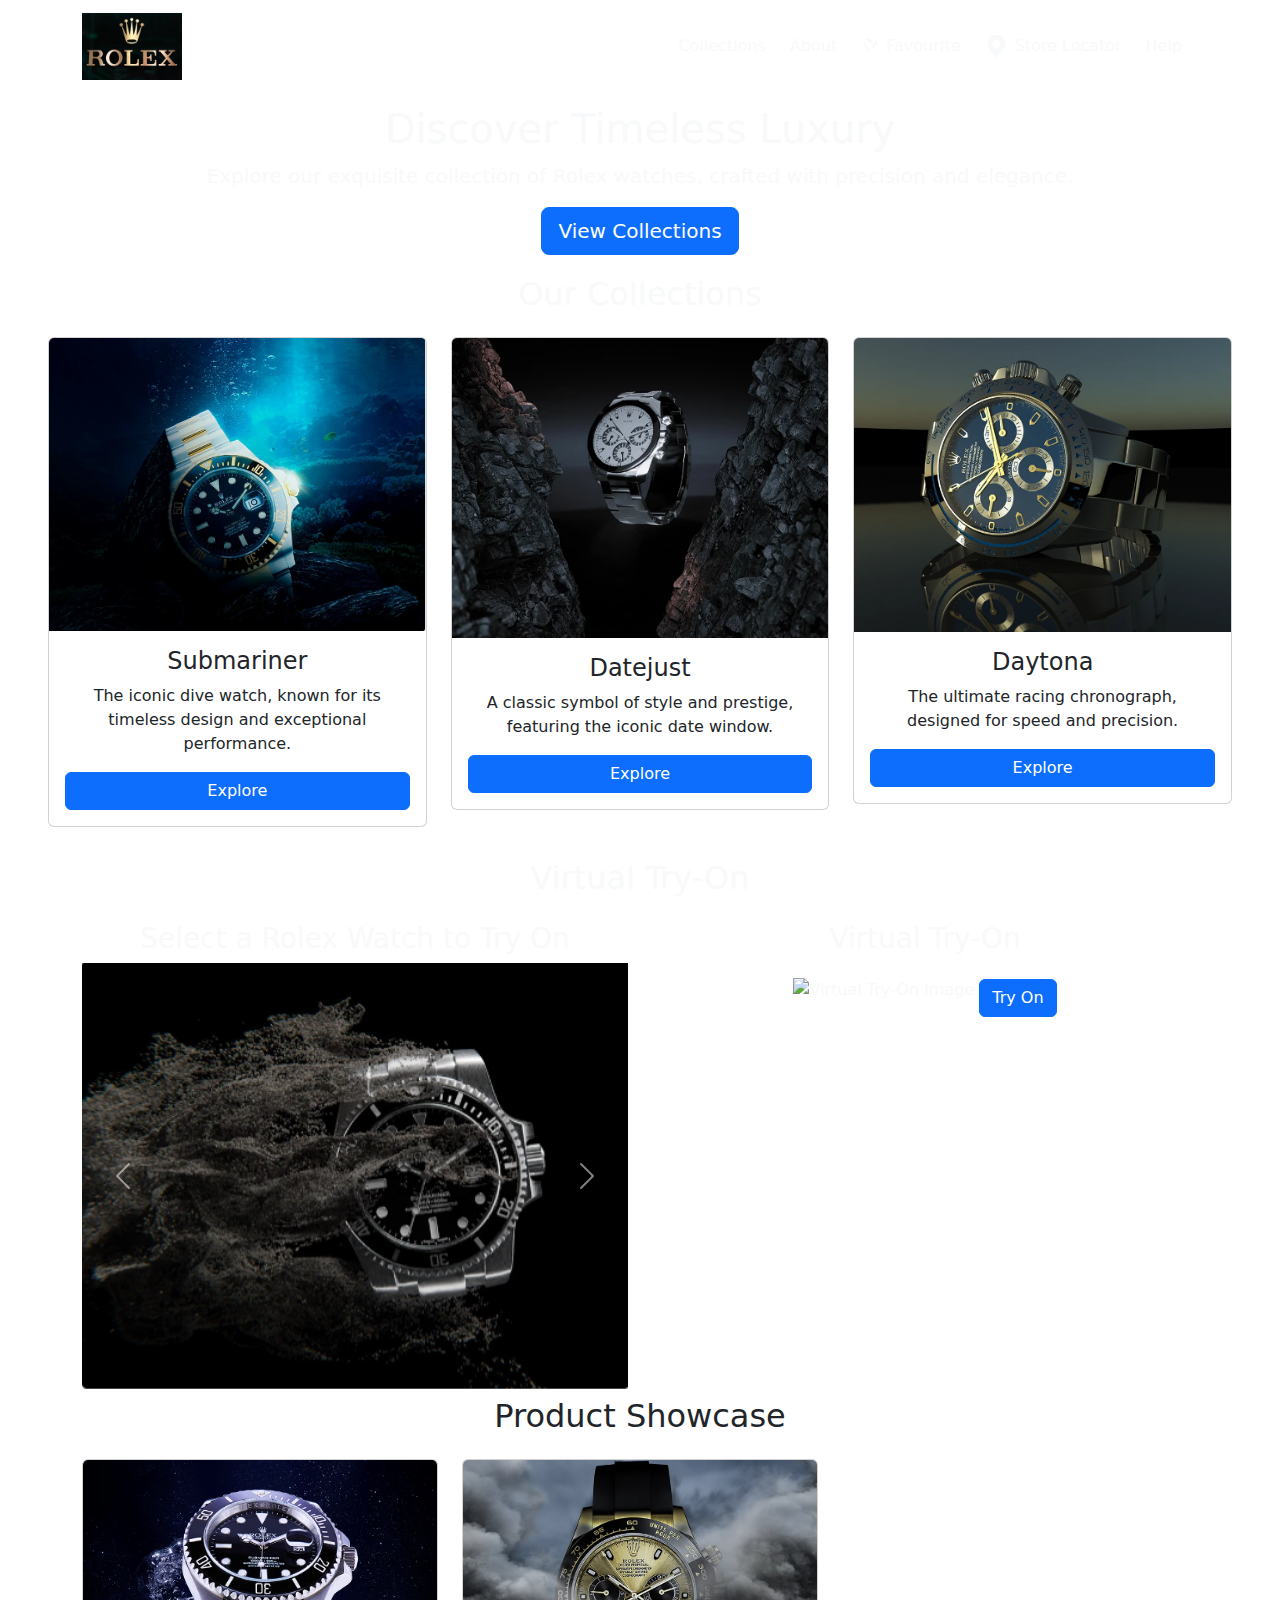
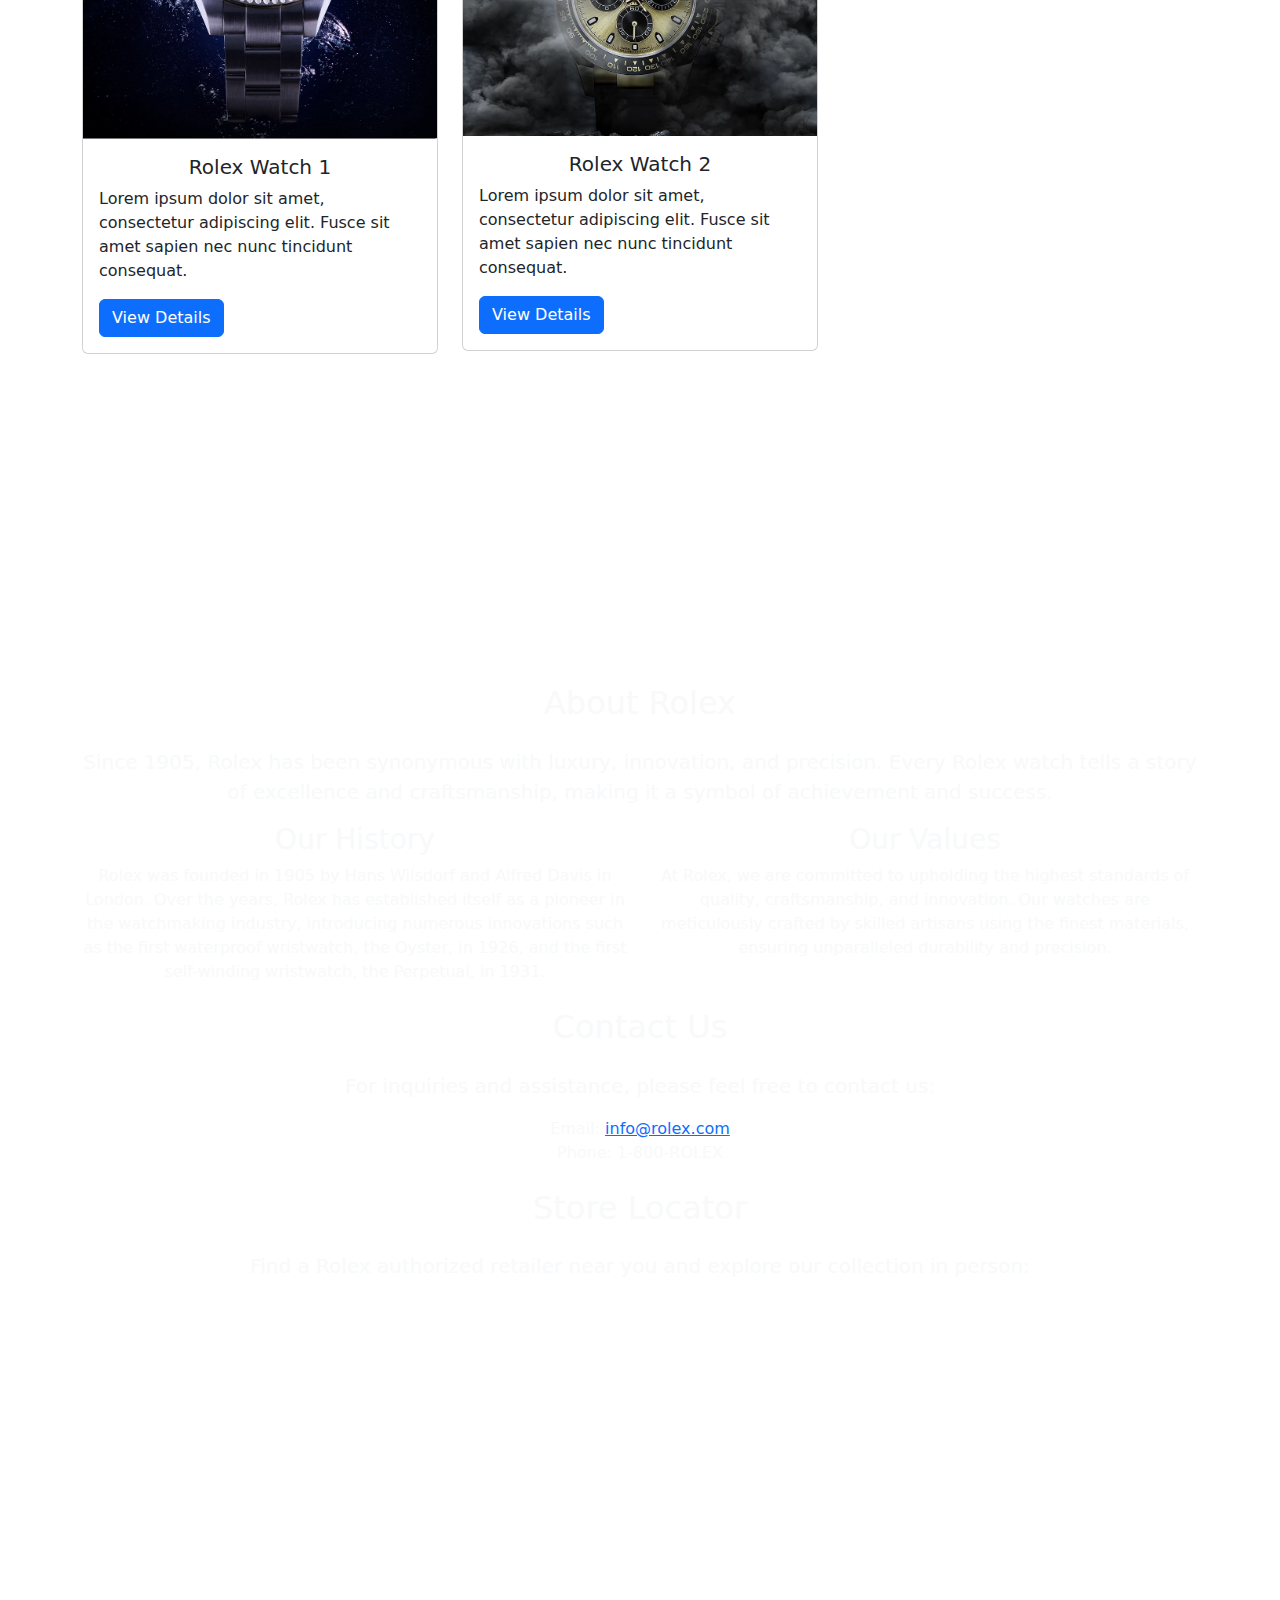
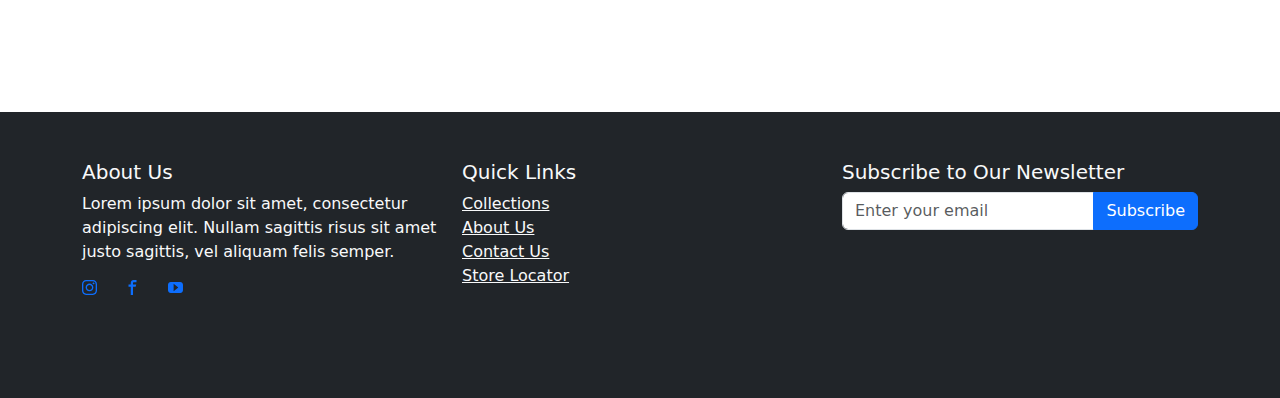
==== index.html @ 0967ffa6 "Update index.html" ====
<!DOCTYPE html>
<html lang="en">
<head>
  <meta charset="UTF-8">
  <meta name="viewport" content="width=device-width, initial-scale=1.0">
  <title>Rolex - Timeless Luxury Watches</title>
  <link rel="stylesheet" href="task3.css">
  <link rel="stylesheet" href="https://cdn.jsdelivr.net/npm/bootstrap@5.3.0-alpha1/dist/css/bootstrap.min.css">
</head>
<body>

  <!-- Navbar -->
  <nav class="navbar navbar-expand-lg navbar-light">
      <div class="container">
        <a class="navbar-brand" href="#">
          <img src="logo2.png" alt="Rolex Logo" class="center-logo" width="100px">
        </a>
        <button class="navbar-toggler" type="button" data-bs-toggle="collapse" data-bs-target="#navbarNav" aria-controls="navbarNav" aria-expanded="false" aria-label="Toggle navigation">
          <span class="navbar-toggler-icon bg-light"></span>
        </button>
        <div class="collapse navbar-collapse" id="navbarNav">
          <ul class="navbar-nav ms-auto">
            <li class="nav-item pe-2">
              <a class="nav-link text-light" href="#collections">Collections</a>
            </li>
            <li class="nav-item pe-2">
              <a class="nav-link text-light" href="#about">About</a>
            </li>
            <li class="nav-item pe-2">
              <a class="nav-link text-light" href="#contact">
                <svg xmlns="http://www.w3.org/2000/svg" width="20" height="20" fill="currentColor" class="bi bi-heart" viewBox="0 0 16 16">
                  <path d="M8 14s-6-4-6-8a4 4 0 1 1 8 0c0 2.344-1.437 4-4 4zM4 2a5 5 0 1 0 8 0c0 1.833-1.125 3.625-3 3.625S4 3.833 4 2z"/>
                </svg> Favourite
              </a>
            </li>
            <li class="nav-item pe-2">
              <a class="nav-link text-light" href="#store">
                <svg viewBox="0 0 15 15" fill="currentColor" width="25" height="25"><path d="M7.5,0.5c-3,0-5.4,2.4-5.4,5.4c0,1.1,0.7,2.6,1.7,4c1.7,2.3,3.7,4.6,3.7,4.6s2-2.4,3.7-4.6  c0.9-1.4,1.7-2.9,1.7-4C12.9,2.9,10.5,0.5,7.5,0.5z M7.5,8.4C6.1,8.4,5,7.2,5,5.9c0-1.4,1.1-2.5,2.5-2.5S10,4.5,10,5.9  S8.9,8.4,7.5,8.4z"></path></svg>
                Store Locator
              </a>
            </li>
            <li class="nav-item pe-2">
              <a class="nav-link text-light" href="#">Help</a>
            </li>
          </ul>
        </div>
      </div>
  </nav>

  <!-- Hero Section -->
  <div class="hero-section animateIt py-2 text-light">
    <div class="container text-center p-1">
      <h1 class="highlightBox">Discover Timeless Luxury</h1>
      <p class="lead">Explore our exquisite collection of Rolex watches, crafted with precision and elegance.</p>
      <a href="#collections" class="btn btn-primary btn-lg">View Collections</a>
    </div>
  </div>  

  <!-- Collections Section -->
  <section id="collections" class="animateIt mt-2 px-5 text-light">
    <div class="">
      <h2 class="highlightBox main text-center pb-3">Our Collections</h2>
      <div class="row">
        <!-- Collection 1: Submariner -->
        <div class="col-md-4">
          <div class="card mb-4">
            <img src="/r5.png" class="card-img-top" alt="Rolex Submariner">
            <div class="card-body">
              <h4 class="card-title text-center text-dark">Submariner</h4>
              <p class="card-text text-center text-dark">The iconic dive watch, known for its timeless design and exceptional performance.</p>
              <a href="#" class="btn btn-primary d-block mx-auto">Explore</a>
            </div>
          </div>
        </div>
        <!-- Collection 2: Datejust -->
        <div class="col-md-4">
          <div class="card mb-4">
            <img src="/r6.png" class="card-img-top" alt="Rolex Datejust">
            <div class="card-body">
              <h4 class="card-title text-center text-dark">Datejust</h4>
              <p class="card-text text-center text-dark">A classic symbol of style and prestige, featuring the iconic date window.</p>
              <a href="#" class="btn btn-primary d-block mx-auto">Explore</a>
            </div>
          </div>
        </div>
        <!-- Collection 3: Daytona -->
        <div class="col-md-4">
          <div class="card mb-4">
            <img src="/r7.png" class="card-img-top" alt="Rolex Daytona">
            <div class="card-body">
              <h4 class="card-title text-center text-dark">Daytona</h4>
              <p class="card-text text-center text-dark">The ultimate racing chronograph, designed for speed and precision.</p>
              <a href="#" class="btn btn-primary d-block mx-auto">Explore</a>
            </div>
          </div>
        </div>
      </div>
    </div>
  </section>

  <section id="virtual-try-on" class="section text-light pt-2">
    <div class="container">
      <h2 class="highlightBox main text-center pb-3">Virtual Try-On</h2>
      <div class="row">
        <div class="col-md-6">
          <h3 class="text-center">Select a Rolex Watch to Try On</h3>
          <div id="watch-carousel" class="carousel slide" data-bs-ride="carousel">
            <div class="carousel-inner">
              <div class="carousel-item active">
                <img src="/r1.png" class="d-block w-100" alt="Rolex Watch 1">
              </div>
              <div class="carousel-item">
                <img src="/r5.png" class="d-block w-100" alt="Rolex Watch 2">
              </div>
              <div class="carousel-item">
                <img src="/r6.png" class="d-block w-100" alt="Rolex Watch 3">
              </div>
              <div class="carousel-item">
                <img src="/r7.png" class="d-block w-100" alt="Rolex Watch 4">
              </div>
              <div class="carousel-item">
                <img src="/r8.png" class="d-block w-100" alt="Rolex Watch 5">
              </div>
              <div class="carousel-item">
                <img src="/r9.png" class="d-block w-100" alt="Rolex Watch 6">
              </div>
              <div class="carousel-item">
                <img src="/r10.png" class="d-block w-100" alt="Rolex Watch 7">
              </div>
              <div class="carousel-item">
                <img src="/r11.png" class="d-block w-100" alt="Rolex Watch 8">
              </div>
              <div class="carousel-item">
                <img src="img/r12.png" class="d-block w-100" alt="Rolex Watch 9">
              </div>
              <div class="carousel-item">
                <img src="/r13.png" class="d-block w-100" alt="Rolex Watch 10">
              </div>
              <div class="carousel-item">
                <img src="/r14.png" class="d-block w-100" alt="Rolex Watch 11">
              </div>
              <div class="carousel-item">
                <img src="/r15.png" class="d-block w-100" alt="Rolex Watch 12">
              </div>
              <div class="carousel-item">
                <img src="/r16.png" class="d-block w-100" alt="Rolex Watch 13">
              </div>
              <div class="carousel-item">
                <img src="/r17.png" class="d-block w-100" alt="Rolex Watch 14">
              </div>
              <div class="carousel-item">
                <img src="/r18.png" class="d-block w-100" alt="Rolex Watch 15">
              </div>
              <div class="carousel-item">
                <img src="/r19.png" class="d-block w-100" alt="Rolex Watch 16">
              </div>
            </div>
            <button class="carousel-control-prev" type="button" data-bs-target="#watch-carousel" data-bs-slide="prev">
              <span class="carousel-control-prev-icon" aria-hidden="true"></span>
              <span class="visually-hidden">Previous</span>
            </button>
            <button class="carousel-control-next" type="button" data-bs-target="#watch-carousel" data-bs-slide="next">
              <span class="carousel-control-next-icon" aria-hidden="true"></span>
              <span class="visually-hidden">Next</span>
            </button>
          </div>
        </div>
        <div class="col-md-6">
          <h3 class="text-center">Virtual Try-On</h3>
          <div id="virtual-try-on-container" class="text-center">
            <!-- This is where the virtual try-on functionality will be implemented -->
            <img id="virtual-try-on-image" src="img/r10.png" alt="Virtual Try-On Image" class="img-fluid w-100">
            <button id="try-on-button" class="btn btn-primary mt-3">Try On</button>
          </div>
        </div>
      </div>
    </div>
  </section>

  <!-- Product Showcase Section -->
  <section id="product-showcase" class="section pt-2">
    <div class="container">
      <h2 class="highlightBox main text-center pb-3">Product Showcase</h2>
      <div class="row">
        <!-- Add animation to product showcase -->
        <div class="col-md-4">
          <div class="card image-card">
            <img src="/r11.png" class="card-img-top" alt="Rolex Watch 1">
            <div class="card-body">
              <h5 class="card-title text-dark text-center">Rolex Watch 1</h5>
              <p class="card-text text-dark">Lorem ipsum dolor sit amet, consectetur adipiscing elit. Fusce sit amet sapien nec nunc tincidunt consequat.</p>
              <a href="#" class="btn btn-primary">View Details</a>
            </div>
          </div>
        </div>
        <div class="col-md-4">
          <div class="card  image-card">
            <img src="/r12.png" class="card-img-top" alt="Rolex Watch 2">
            <div class="card-body">
              <h5 class="card-title text-dark text-center">Rolex Watch 2</h5>
              <p class="card-text text-dark">Lorem ipsum dolor sit amet, consectetur adipiscing elit. Fusce sit amet sapien nec nunc tincidunt consequat.</p>
              <a href="#" class="btn btn-primary">View Details</a>
            </div>
          </div>
        </div>
        <!-- Add more product cards here -->
      </div>
    </div>
  </section>

  <!-- About Section -->
  <!-- About Section -->
  <section id="about" class="section pt-2 text-light text-center">
    <iframe width="560" height="315" src="https://www.youtube.com/embed/18XnJ2J-NsI?autoplay=1&loop=1&playlist=18XnJ2J-NsI" frameborder="0" allowfullscreen></iframe>
    <div class="container">
      <h2 class="highlightBox main text-center pb-3">About Rolex</h2>
      <p class="lead text-center">Since 1905, Rolex has been synonymous with luxury, innovation, and precision. Every Rolex watch tells a story of excellence and craftsmanship, making it a symbol of achievement and success.</p>
      <div class="row">
        <div class="aboutRolex col-6">
          <h3>Our History</h3>
          <p>Rolex was founded in 1905 by Hans Wilsdorf and Alfred Davis in London. Over the years, Rolex has established itself as a pioneer in the watchmaking industry, introducing numerous innovations such as the first waterproof wristwatch, the Oyster, in 1926, and the first self-winding wristwatch, the Perpetual, in 1931.</p>
        </div>
        <div class="aboutRolex col-6">
          <h3>Our Values</h3>
          <p>At Rolex, we are committed to upholding the highest standards of quality, craftsmanship, and innovation. Our watches are meticulously crafted by skilled artisans using the finest materials, ensuring unparalleled durability and precision.</p>
        </div>
      </div>
    </div>
  </section>


  <!-- Contact Section -->
  <div id="contact" class="section py-2 text-light">
    <div class="container">
      <h2 class="highlightBox main text-center pb-3">Contact Us</h2>
      <p class="lead text-center">For inquiries and assistance, please feel free to contact us:</p>
      <ul class="list-unstyled text-center">
        <li>Email: <a href="mailto:info@rolex.com">info@rolex.com</a></li>
        <li>Phone: 1-800-ROLEX</li>
      </ul>
    </div>
  </div>

  <!-- Store Locator Section -->
  <div id="store" class="section pb-2 text-light">
    <div class="container">
      <h2 class="highlightBox main text-center pb-3">Store Locator</h2>
      <p class="lead text-center">Find a Rolex authorized retailer near you and explore our collection in person:</p>
      <iframe src="https://www.google.com/maps/embed" width="100%" height="400" style="border:0;" allowfullscreen="" loading="lazy"></iframe>
    </div>
  </div>

<!-- Footer -->
<footer class="footer bg-dark text-light py-5">
  <div class="container">
    <div class="row">
      <!-- About Us -->
      <div class="col-md-4 mb-4">
        <h5>About Us</h5>
        <p>Lorem ipsum dolor sit amet, consectetur adipiscing elit. Nullam sagittis risus sit amet justo sagittis, vel aliquam felis semper.</p>
        <ul class="list-inline">
          <li class="list-inline-item"><a href="#"><svg xmlns="http://www.w3.org/2000/svg" viewBox="0 0 30 30" fill="currentColor" width="30" height="30"><path d="m10.86 0h-6.72c-2.28 0-4.14 1.86-4.14 4.14v6.72c0 2.28 1.86 4.14 4.14 4.14h6.72c2.28 0 4.14-1.86 4.14-4.14v-6.72c0-2.28-1.86-4.14-4.14-4.14zm0 13.67h-6.72c-1.55 0-2.81-1.26-2.81-2.81v-6.72c0-1.55 1.26-2.81 2.81-2.81h6.72c1.55 0 2.81 1.26 2.81 2.81v6.72c0 1.55-1.26 2.81-2.81 2.81zm-3.36-10.13c-2.13 0-3.87 1.73-3.87 3.87 0 2.13 1.73 3.86 3.87 3.86 2.13 0 3.87-1.73 3.87-3.86 0-2.14-1.74-3.87-3.87-3.87zm0 6.4c-1.4 0-2.53-1.14-2.53-2.53 0-1.4 1.14-2.53 2.53-2.53s2.53 1.14 2.53 2.53-1.13 2.53-2.53 2.53zm4.72-7.25c.18.18.29.43.29.69s-.1.51-.29.69c-.18.18-.43.29-.69.29s-.51-.1-.69-.29c-.18-.18-.29-.43-.29-.69s.1-.51.29-.69c.18-.18.43-.29.69-.29.25.01.51.11.69.29z"></path></svg></a></li>
          <li class="list-inline-item"><a href="#"><svg xmlns="http://www.w3.org/2000/svg" viewBox="0 0 30 30" fill="currentColor" width="30" height="30"><path d="m11.5 0v2.25h-2.93c-.31 0-.57.32-.57.63v1.62h3.25l-.61 2.25h-2.64v8.25h-2.25v-8.25h-2.25v-2.25h2.25v-1.75c0-1.59 1.17-2.75 2.75-2.75z"></path></svg></a></li>
          <li class="list-inline-item"><a href="#"><svg xmlns="http://www.w3.org/2000/svg" viewBox="0 0 30 30" fill="currentColor" width="30" height="30"><path d="m12.19 1.88h-9.38c-1.54 0-2.81 1.26-2.81 2.81v5.62c0 1.55 1.27 2.81 2.81 2.81h9.37c1.55 0 2.81-1.27 2.81-2.81v-5.62c.01-1.55-1.26-2.81-2.8-2.81zm-6.57 9.37v-7.5l4.69 3.75z"></path></svg></a></li>
        </ul>
      </div>
      <!-- Quick Links -->
      <div class="col-md-4 mb-4">
        <h5>Quick Links</h5>
        <ul class="list-unstyled">
          <li><a href="#" class="text-light">Collections</a></li>
          <li><a href="#" class="text-light">About Us</a></li>
          <li><a href="#" class="text-light">Contact Us</a></li>
          <li><a href="#" class="text-light">Store Locator</a></li>
        </ul>
      </div>
      <!-- Newsletter -->
      <div class="col-md-4">
        <h5>Subscribe to Our Newsletter</h5>
        <form>
          <div class="input-group">
            <input type="email" class="form-control" placeholder="Enter your email" aria-label="Enter your email" aria-describedby="button-addon2">
            <button class="btn btn-primary" type="button" id="button-addon2">Subscribe</button>
          </div>
        </form>
      </div>
    </div>
  </div>
</footer>

  <script src="task3.js"></script>
  <script src="https://cdn.jsdelivr.net/npm/@popperjs/core@2.11.6/dist/umd/popper.min.js"></script>
  <script src="https://cdn.jsdelivr.net/npm/bootstrap@5.3.0-alpha1/dist/js/bootstrap.min.js"></script>
</body>
</html>
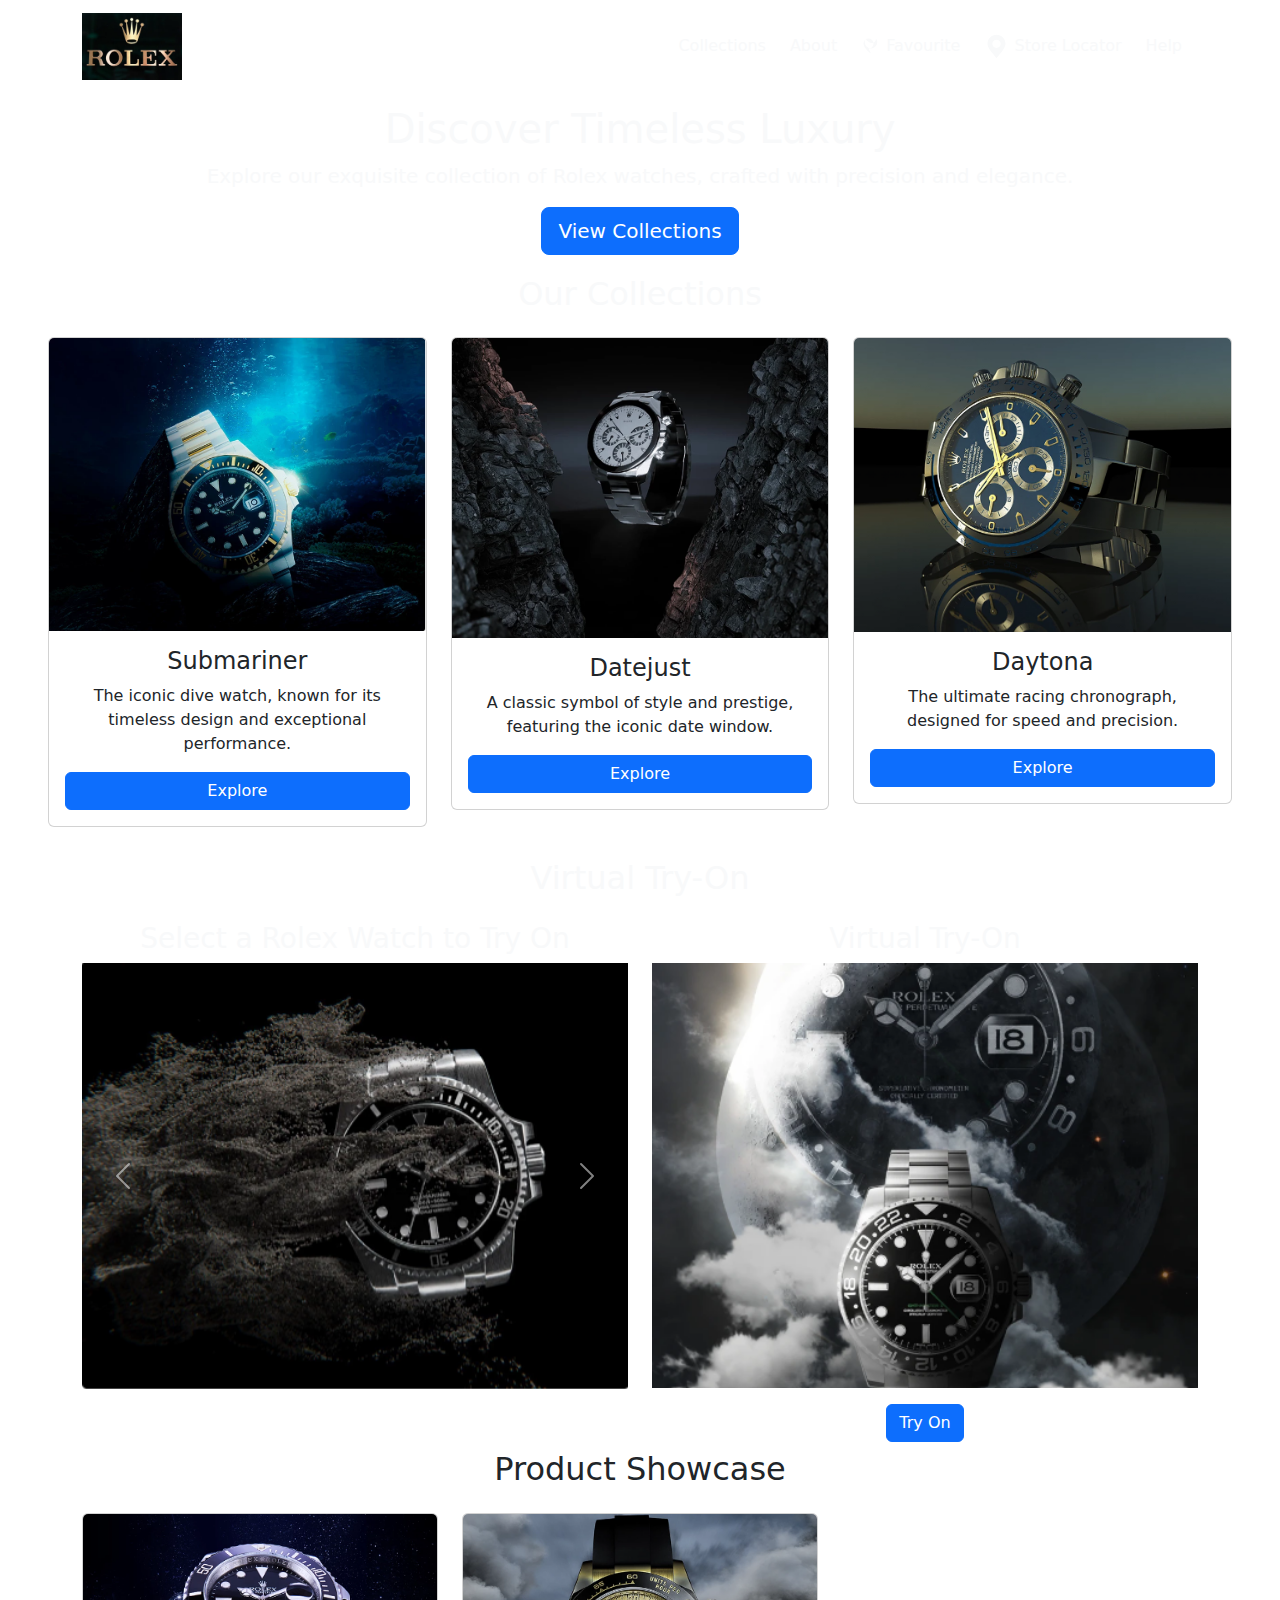
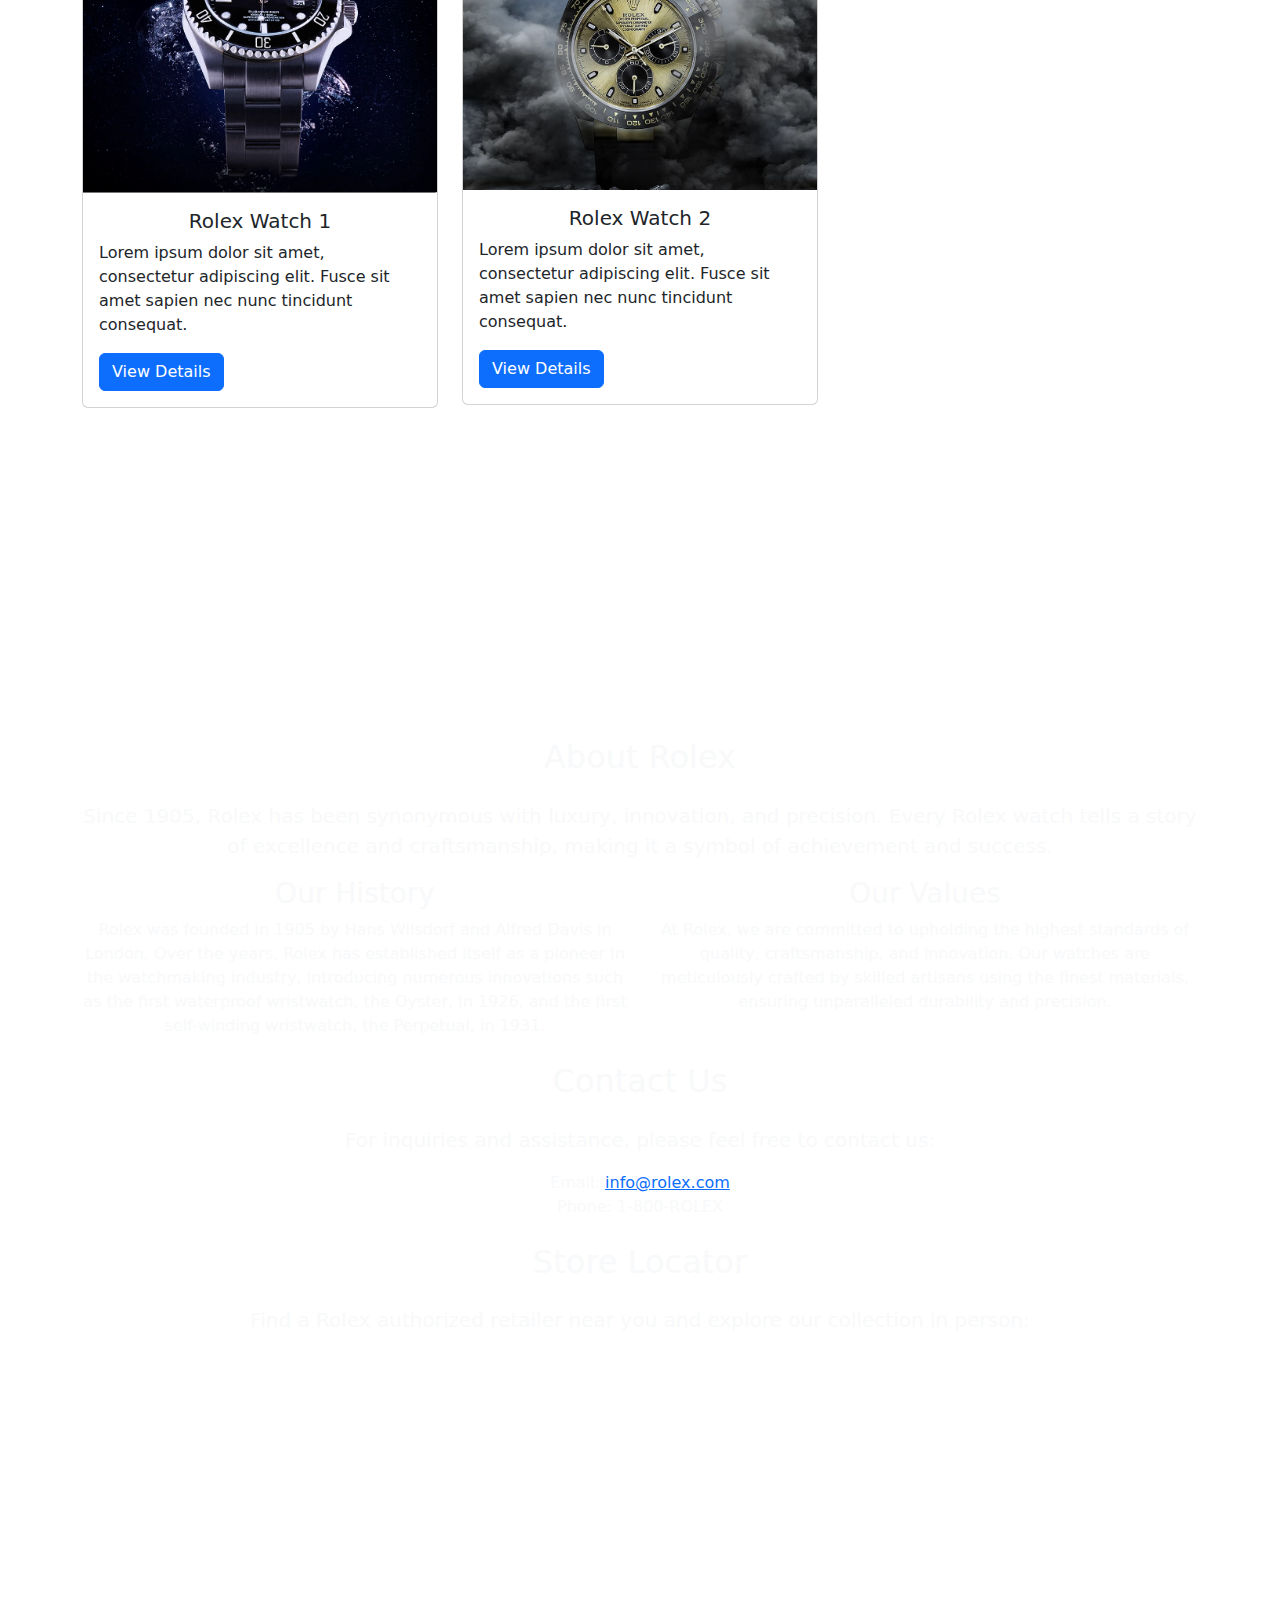
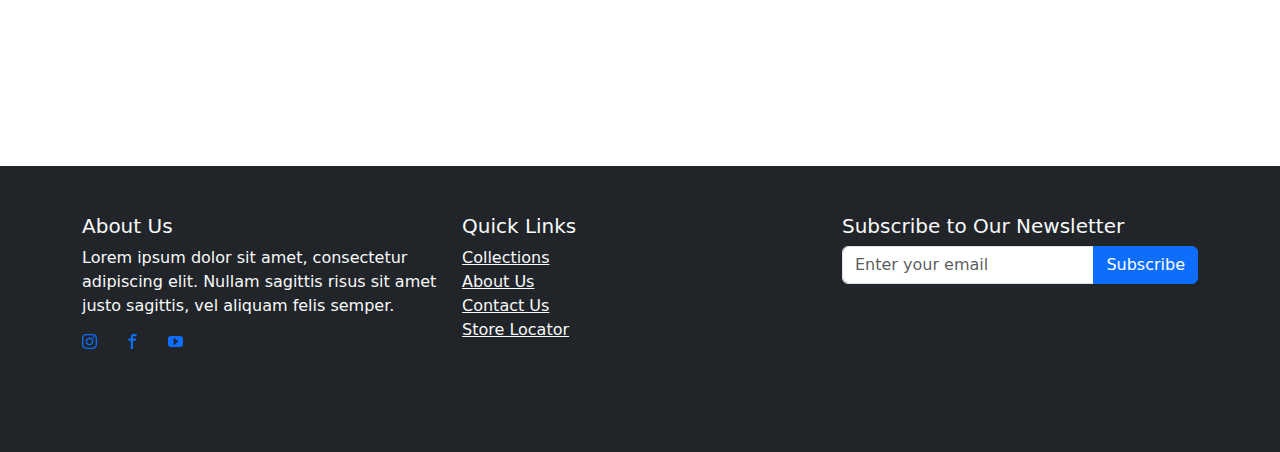
==== commit 95ead507: "Getting images to right place" ====
--- a/index.html
+++ b/index.html
@@ -64,7 +64,7 @@
         <!-- Collection 1: Submariner -->
         <div class="col-md-4">
           <div class="card mb-4">
-            <img src="/r5.png" class="card-img-top" alt="Rolex Submariner">
+            <img src="r5.png" class="card-img-top" alt="Rolex Submariner">
             <div class="card-body">
               <h4 class="card-title text-center text-dark">Submariner</h4>
               <p class="card-text text-center text-dark">The iconic dive watch, known for its timeless design and exceptional performance.</p>
@@ -75,7 +75,7 @@
         <!-- Collection 2: Datejust -->
         <div class="col-md-4">
           <div class="card mb-4">
-            <img src="/r6.png" class="card-img-top" alt="Rolex Datejust">
+            <img src="r6.png" class="card-img-top" alt="Rolex Datejust">
             <div class="card-body">
               <h4 class="card-title text-center text-dark">Datejust</h4>
               <p class="card-text text-center text-dark">A classic symbol of style and prestige, featuring the iconic date window.</p>
@@ -86,7 +86,7 @@
         <!-- Collection 3: Daytona -->
         <div class="col-md-4">
           <div class="card mb-4">
-            <img src="/r7.png" class="card-img-top" alt="Rolex Daytona">
+            <img src="r7.png" class="card-img-top" alt="Rolex Daytona">
             <div class="card-body">
               <h4 class="card-title text-center text-dark">Daytona</h4>
               <p class="card-text text-center text-dark">The ultimate racing chronograph, designed for speed and precision.</p>
@@ -107,52 +107,52 @@
           <div id="watch-carousel" class="carousel slide" data-bs-ride="carousel">
             <div class="carousel-inner">
               <div class="carousel-item active">
-                <img src="/r1.png" class="d-block w-100" alt="Rolex Watch 1">
-              </div>
-              <div class="carousel-item">
-                <img src="/r5.png" class="d-block w-100" alt="Rolex Watch 2">
-              </div>
-              <div class="carousel-item">
-                <img src="/r6.png" class="d-block w-100" alt="Rolex Watch 3">
-              </div>
-              <div class="carousel-item">
-                <img src="/r7.png" class="d-block w-100" alt="Rolex Watch 4">
-              </div>
-              <div class="carousel-item">
-                <img src="/r8.png" class="d-block w-100" alt="Rolex Watch 5">
-              </div>
-              <div class="carousel-item">
-                <img src="/r9.png" class="d-block w-100" alt="Rolex Watch 6">
-              </div>
-              <div class="carousel-item">
-                <img src="/r10.png" class="d-block w-100" alt="Rolex Watch 7">
-              </div>
-              <div class="carousel-item">
-                <img src="/r11.png" class="d-block w-100" alt="Rolex Watch 8">
-              </div>
-              <div class="carousel-item">
-                <img src="img/r12.png" class="d-block w-100" alt="Rolex Watch 9">
-              </div>
-              <div class="carousel-item">
-                <img src="/r13.png" class="d-block w-100" alt="Rolex Watch 10">
-              </div>
-              <div class="carousel-item">
-                <img src="/r14.png" class="d-block w-100" alt="Rolex Watch 11">
-              </div>
-              <div class="carousel-item">
-                <img src="/r15.png" class="d-block w-100" alt="Rolex Watch 12">
-              </div>
-              <div class="carousel-item">
-                <img src="/r16.png" class="d-block w-100" alt="Rolex Watch 13">
-              </div>
-              <div class="carousel-item">
-                <img src="/r17.png" class="d-block w-100" alt="Rolex Watch 14">
-              </div>
-              <div class="carousel-item">
-                <img src="/r18.png" class="d-block w-100" alt="Rolex Watch 15">
-              </div>
-              <div class="carousel-item">
-                <img src="/r19.png" class="d-block w-100" alt="Rolex Watch 16">
+                <img src="r1.png" class="d-block w-100" alt="Rolex Watch 1">
+              </div>
+              <div class="carousel-item">
+                <img src="r5.png" class="d-block w-100" alt="Rolex Watch 2">
+              </div>
+              <div class="carousel-item">
+                <img src="r6.png" class="d-block w-100" alt="Rolex Watch 3">
+              </div>
+              <div class="carousel-item">
+                <img src="r7.png" class="d-block w-100" alt="Rolex Watch 4">
+              </div>
+              <div class="carousel-item">
+                <img src="r8.png" class="d-block w-100" alt="Rolex Watch 5">
+              </div>
+              <div class="carousel-item">
+                <img src="r9.png" class="d-block w-100" alt="Rolex Watch 6">
+              </div>
+              <div class="carousel-item">
+                <img src="r10.png" class="d-block w-100" alt="Rolex Watch 7">
+              </div>
+              <div class="carousel-item">
+                <img src="r11.png" class="d-block w-100" alt="Rolex Watch 8">
+              </div>
+              <div class="carousel-item">
+                <img src="r12.png" class="d-block w-100" alt="Rolex Watch 9">
+              </div>
+              <div class="carousel-item">
+                <img src="r13.png" class="d-block w-100" alt="Rolex Watch 10">
+              </div>
+              <div class="carousel-item">
+                <img src="r14.png" class="d-block w-100" alt="Rolex Watch 11">
+              </div>
+              <div class="carousel-item">
+                <img src="r15.png" class="d-block w-100" alt="Rolex Watch 12">
+              </div>
+              <div class="carousel-item">
+                <img src="r16.png" class="d-block w-100" alt="Rolex Watch 13">
+              </div>
+              <div class="carousel-item">
+                <img src="r17.png" class="d-block w-100" alt="Rolex Watch 14">
+              </div>
+              <div class="carousel-item">
+                <img src="r18.png" class="d-block w-100" alt="Rolex Watch 15">
+              </div>
+              <div class="carousel-item">
+                <img src="r19.png" class="d-block w-100" alt="Rolex Watch 16">
               </div>
             </div>
             <button class="carousel-control-prev" type="button" data-bs-target="#watch-carousel" data-bs-slide="prev">
@@ -169,7 +169,7 @@
           <h3 class="text-center">Virtual Try-On</h3>
           <div id="virtual-try-on-container" class="text-center">
             <!-- This is where the virtual try-on functionality will be implemented -->
-            <img id="virtual-try-on-image" src="img/r10.png" alt="Virtual Try-On Image" class="img-fluid w-100">
+            <img id="virtual-try-on-image" src="r10.png" alt="Virtual Try-On Image" class="img-fluid w-100">
             <button id="try-on-button" class="btn btn-primary mt-3">Try On</button>
           </div>
         </div>
@@ -185,7 +185,7 @@
         <!-- Add animation to product showcase -->
         <div class="col-md-4">
           <div class="card image-card">
-            <img src="/r11.png" class="card-img-top" alt="Rolex Watch 1">
+            <img src="r11.png" class="card-img-top" alt="Rolex Watch 1">
             <div class="card-body">
               <h5 class="card-title text-dark text-center">Rolex Watch 1</h5>
               <p class="card-text text-dark">Lorem ipsum dolor sit amet, consectetur adipiscing elit. Fusce sit amet sapien nec nunc tincidunt consequat.</p>
@@ -195,7 +195,7 @@
         </div>
         <div class="col-md-4">
           <div class="card  image-card">
-            <img src="/r12.png" class="card-img-top" alt="Rolex Watch 2">
+            <img src="r12.png" class="card-img-top" alt="Rolex Watch 2">
             <div class="card-body">
               <h5 class="card-title text-dark text-center">Rolex Watch 2</h5>
               <p class="card-text text-dark">Lorem ipsum dolor sit amet, consectetur adipiscing elit. Fusce sit amet sapien nec nunc tincidunt consequat.</p>
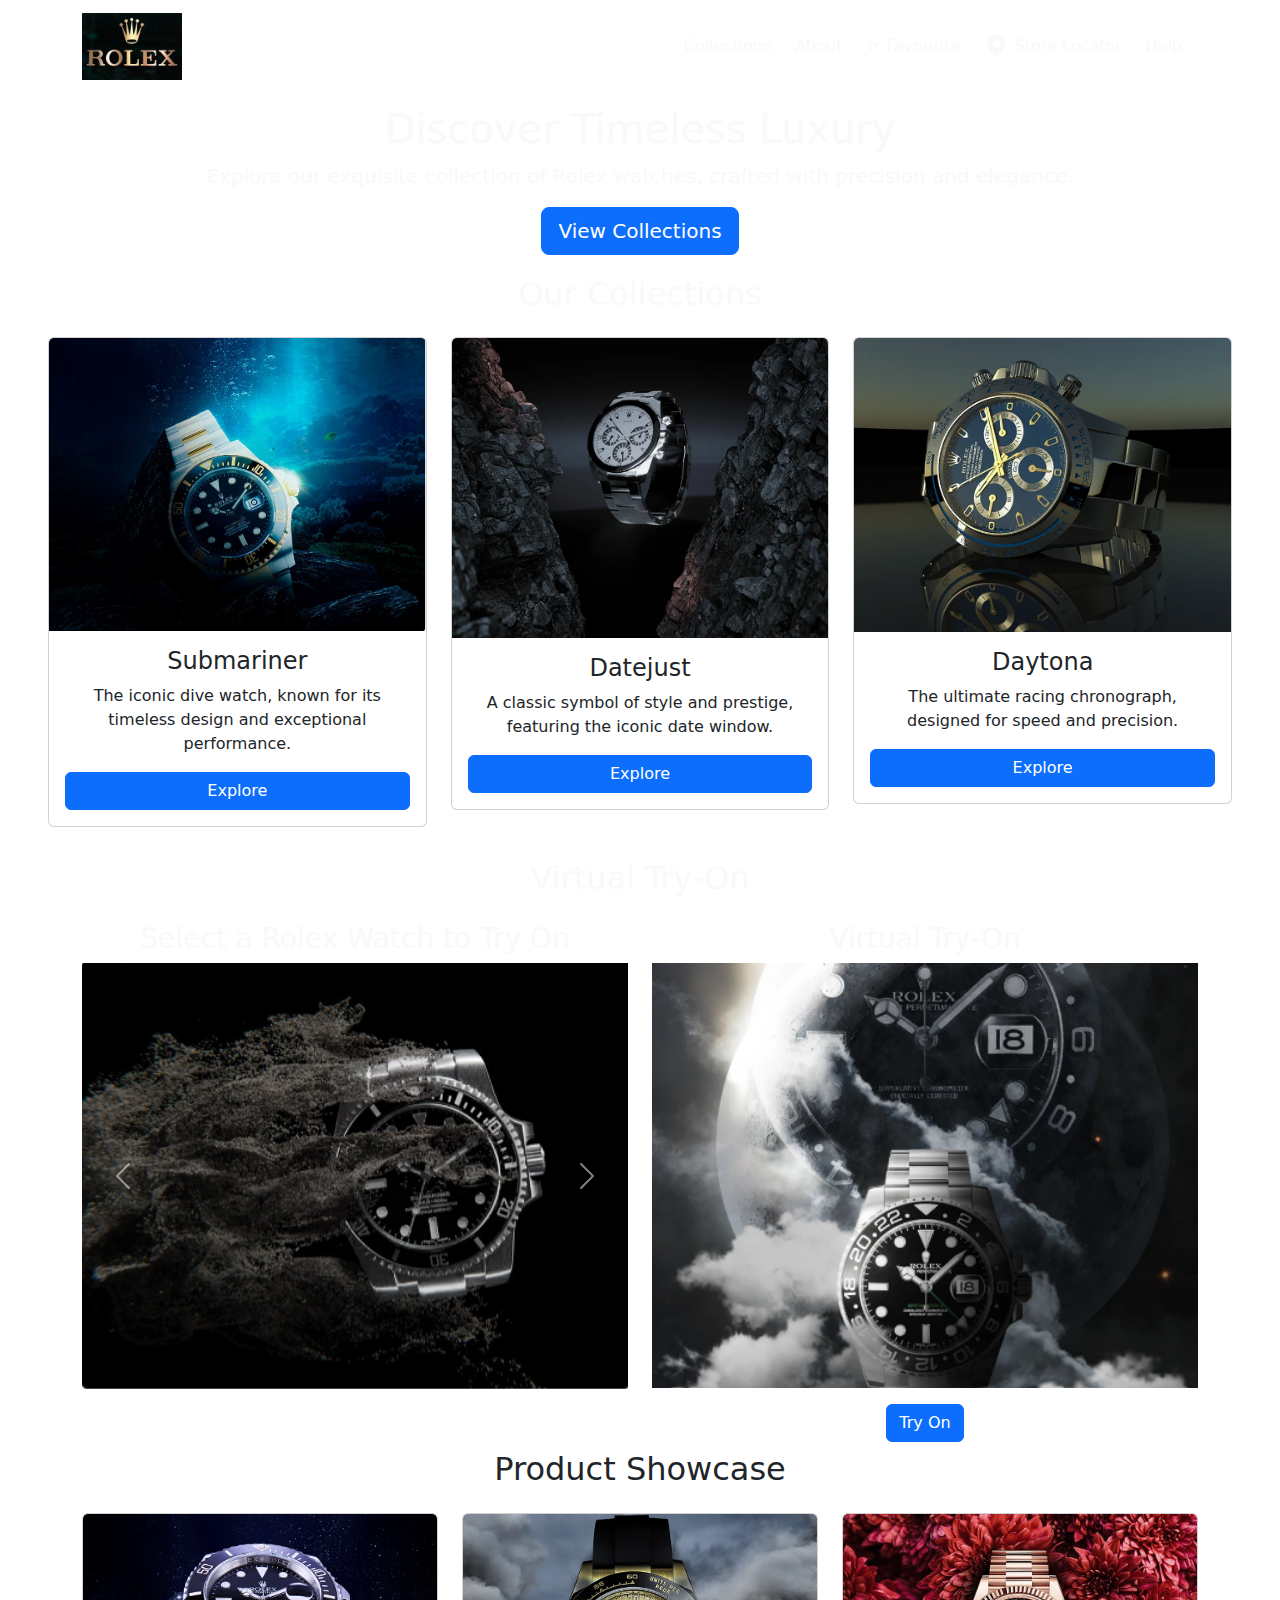
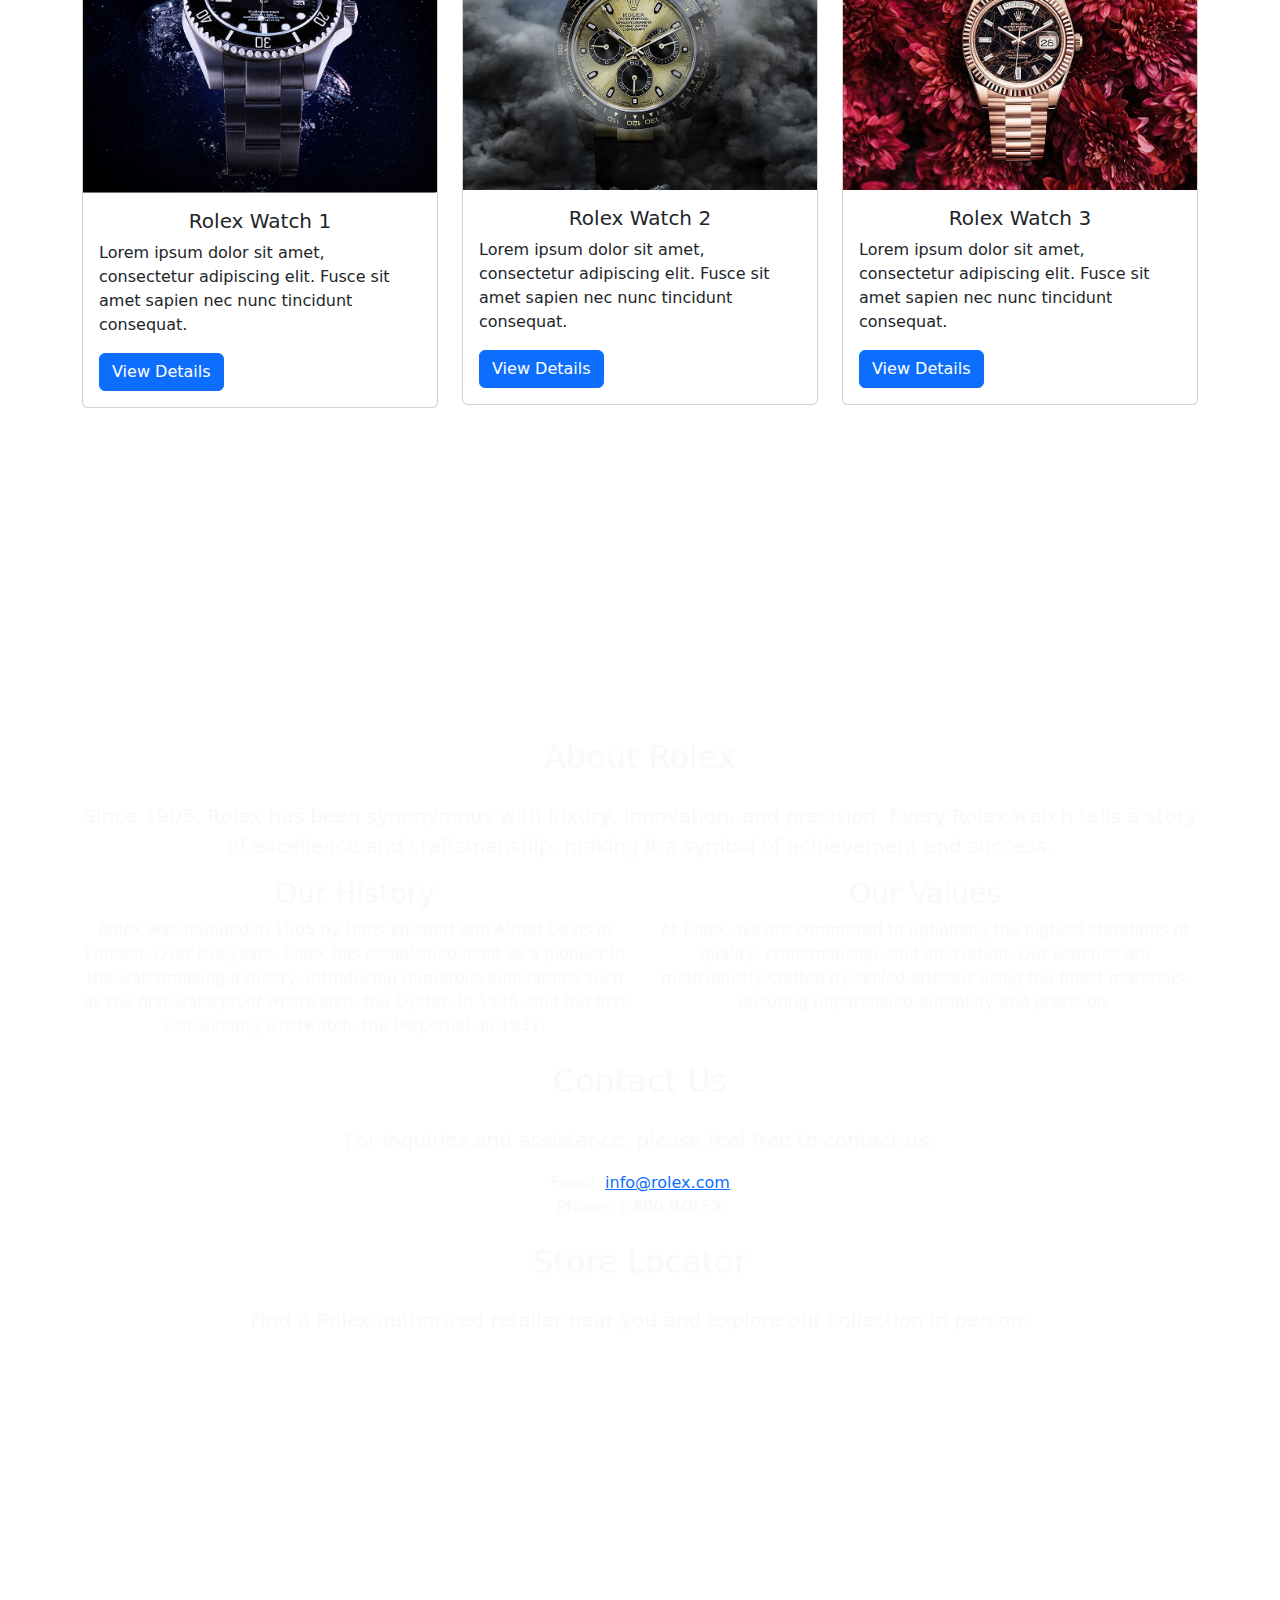
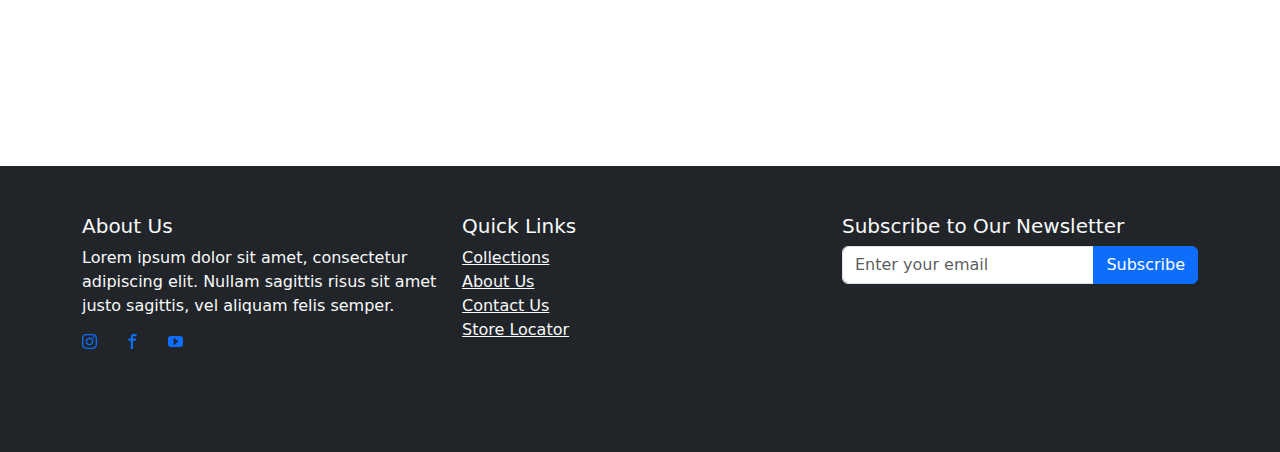
==== commit 573706bb: "logo hight" ====
--- a/index.html
+++ b/index.html
@@ -28,7 +28,7 @@
             </li>
             <li class="nav-item pe-2">
               <a class="nav-link text-light" href="#contact">
-                <svg xmlns="http://www.w3.org/2000/svg" width="20" height="20" fill="currentColor" class="bi bi-heart" viewBox="0 0 16 16">
+                <svg xmlns="http://www.w3.org/2000/svg" width="15" height="15" fill="currentColor" class="bi bi-heart" viewBox="0 0 16 16">
                   <path d="M8 14s-6-4-6-8a4 4 0 1 1 8 0c0 2.344-1.437 4-4 4zM4 2a5 5 0 1 0 8 0c0 1.833-1.125 3.625-3 3.625S4 3.833 4 2z"/>
                 </svg> Favourite
               </a>
@@ -198,6 +198,16 @@
             <img src="r12.png" class="card-img-top" alt="Rolex Watch 2">
             <div class="card-body">
               <h5 class="card-title text-dark text-center">Rolex Watch 2</h5>
+              <p class="card-text text-dark">Lorem ipsum dolor sit amet, consectetur adipiscing elit. Fusce sit amet sapien nec nunc tincidunt consequat.</p>
+              <a href="#" class="btn btn-primary">View Details</a>
+            </div>
+          </div>
+        </div>
+        <div class="col-md-4">
+          <div class="card  image-card">
+            <img src="r20.png" class="card-img-top" alt="Rolex Watch 2">
+            <div class="card-body">
+              <h5 class="card-title text-dark text-center">Rolex Watch 3</h5>
               <p class="card-text text-dark">Lorem ipsum dolor sit amet, consectetur adipiscing elit. Fusce sit amet sapien nec nunc tincidunt consequat.</p>
               <a href="#" class="btn btn-primary">View Details</a>
             </div>
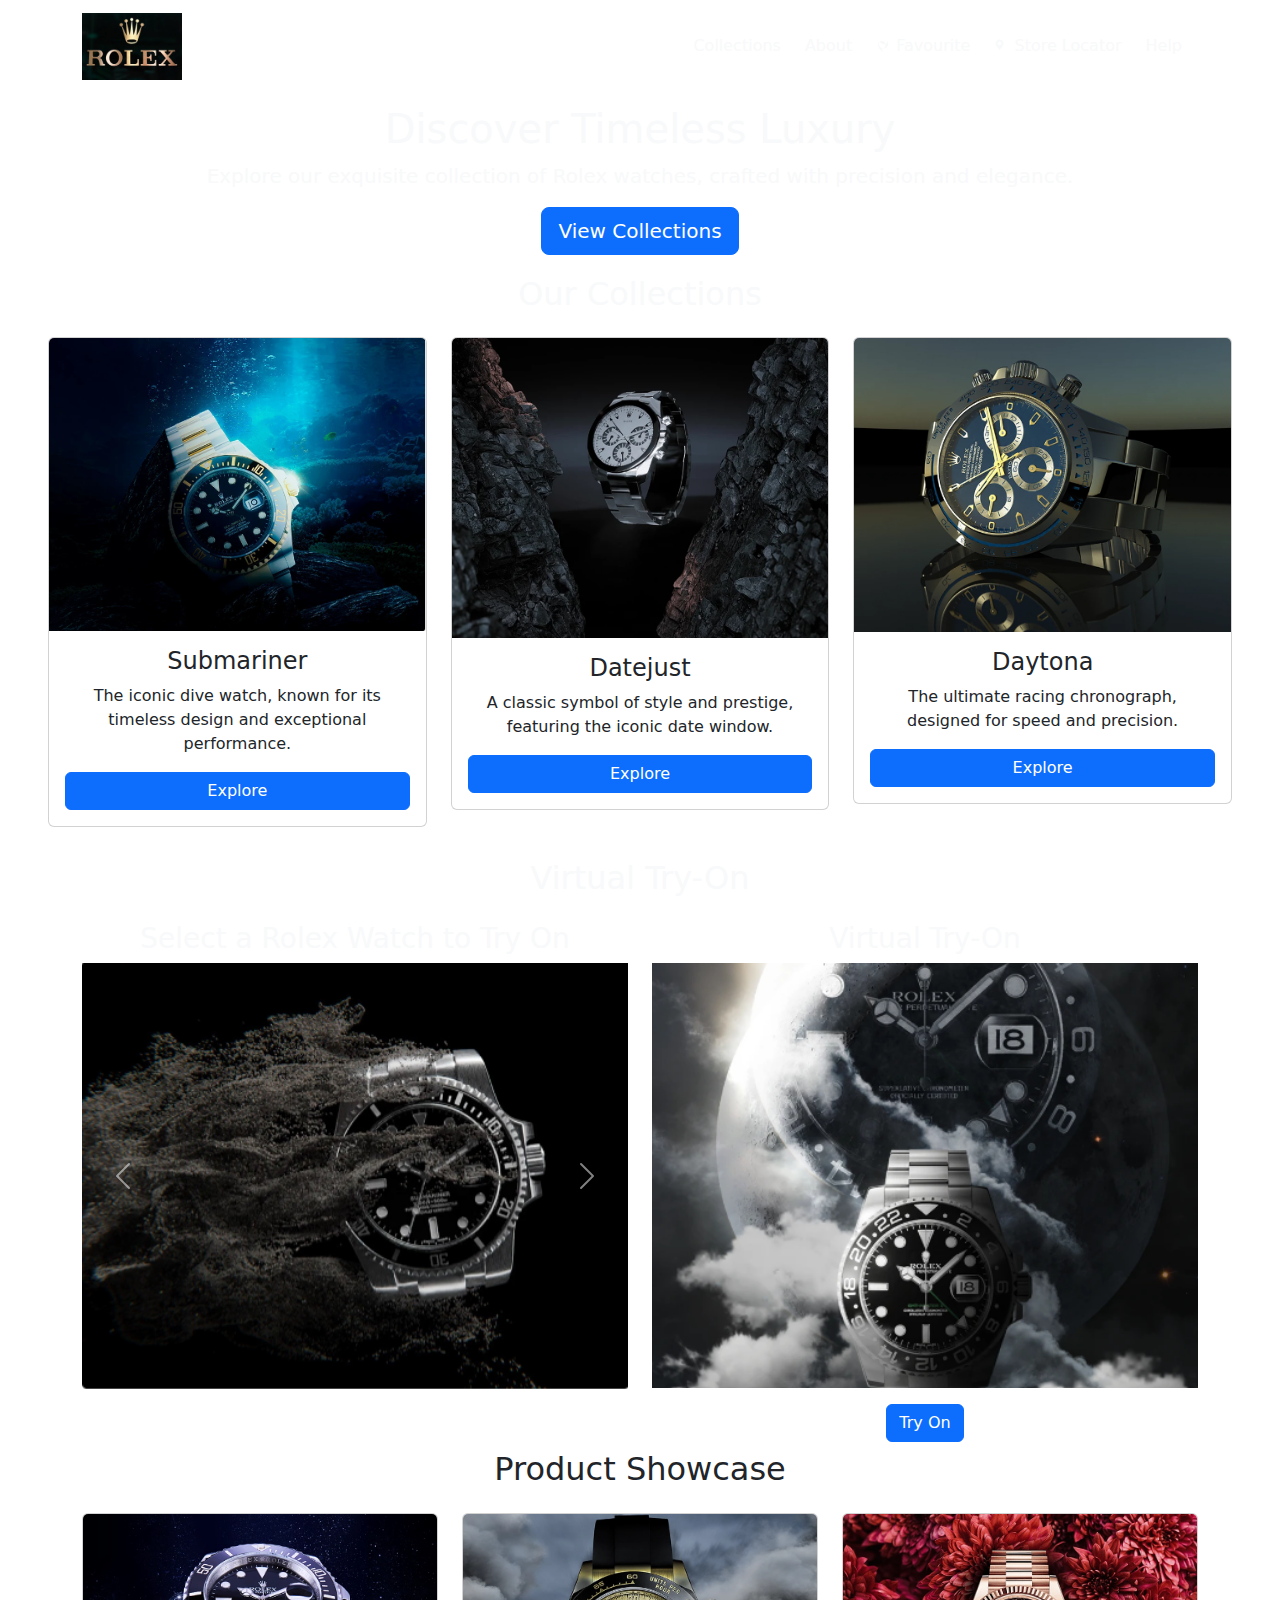
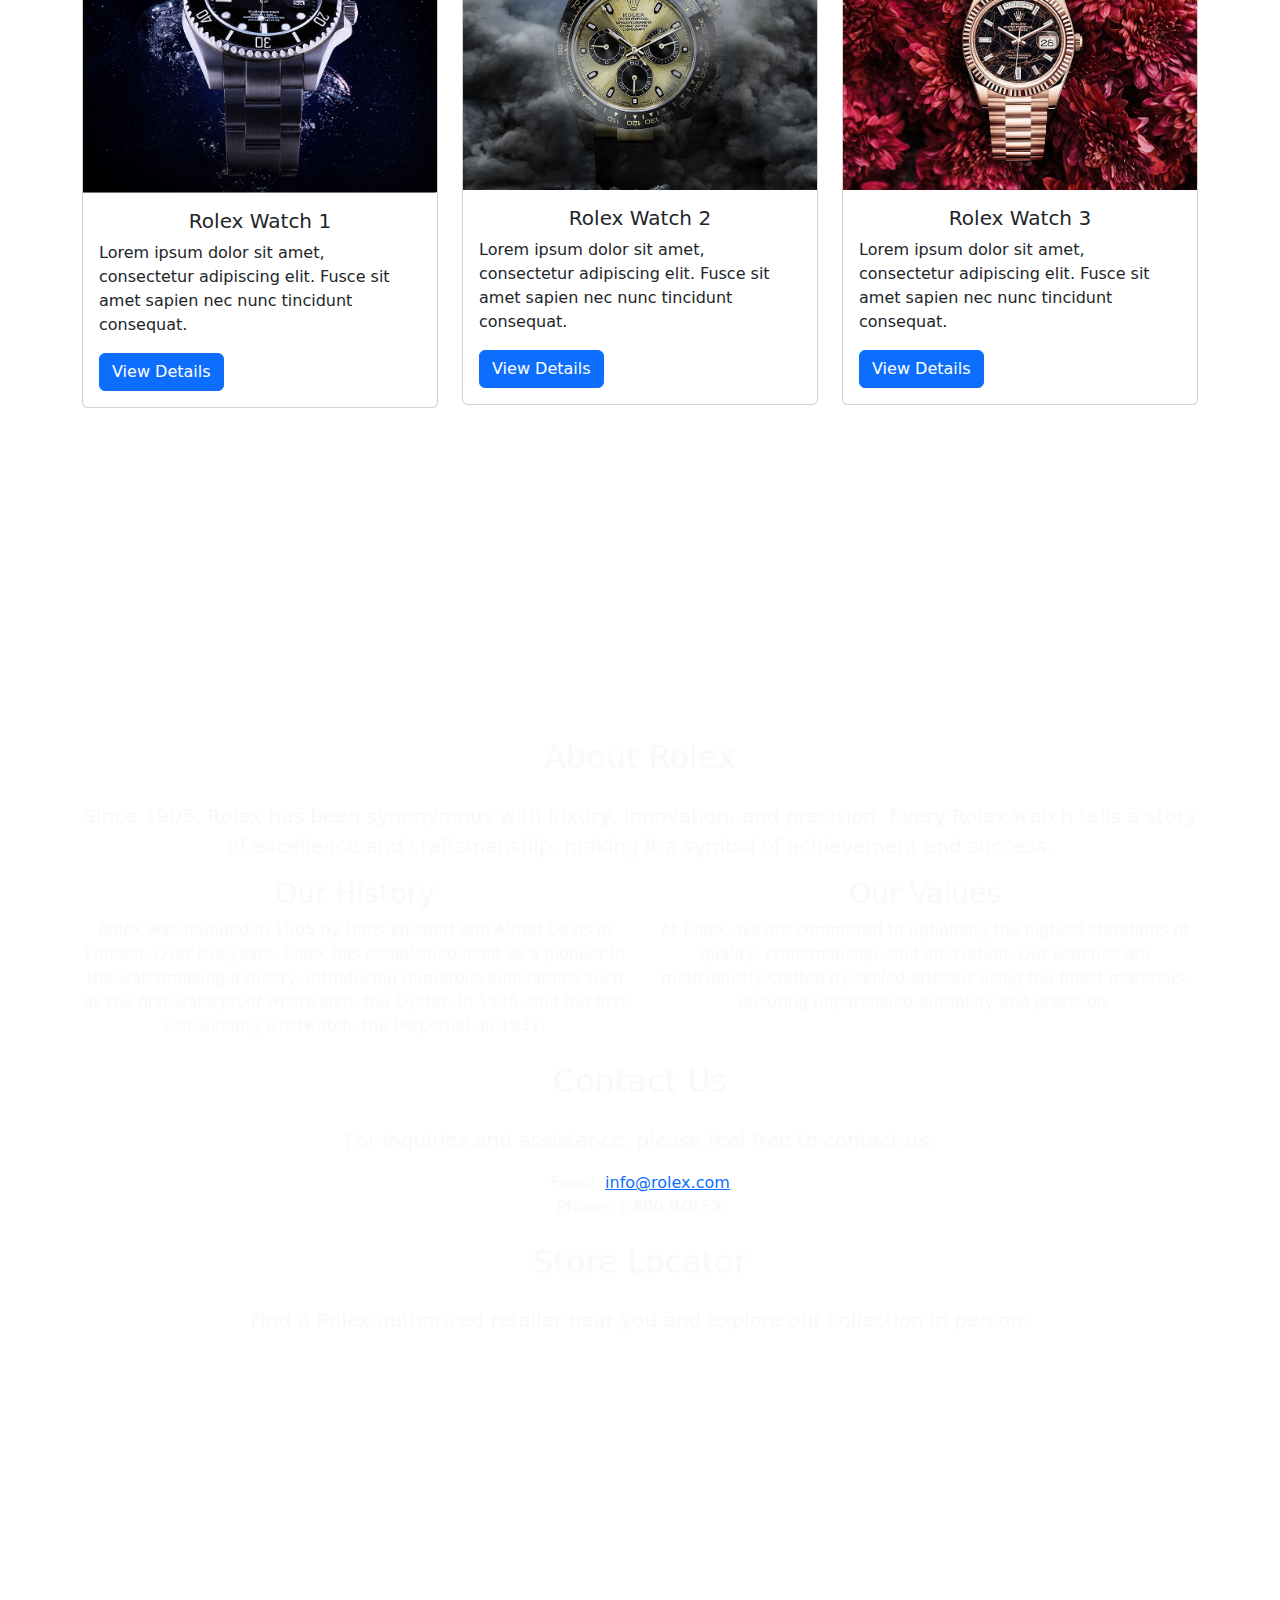
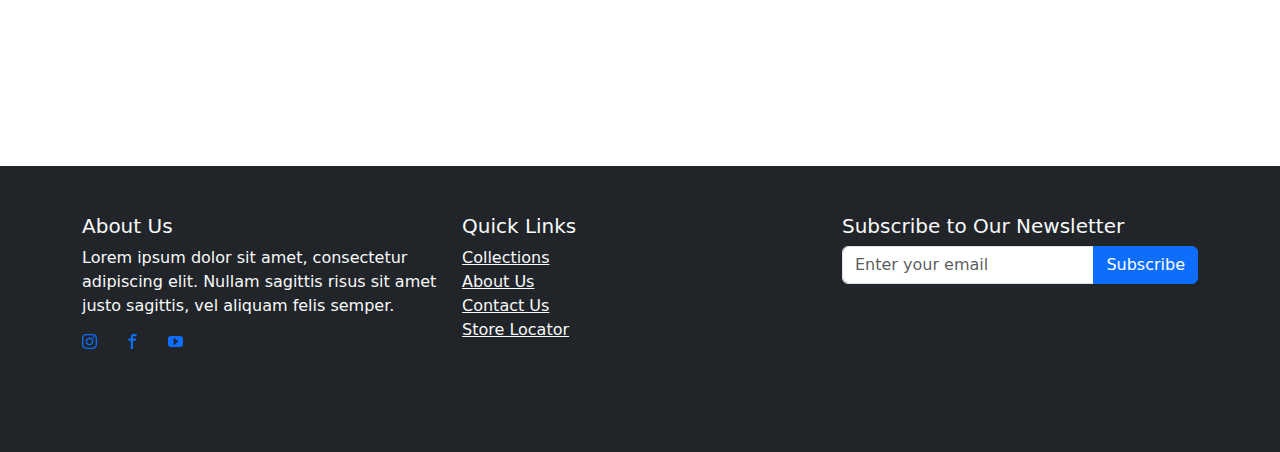
==== commit 791d612b: "location" ====
--- a/index.html
+++ b/index.html
@@ -35,8 +35,7 @@
             </li>
             <li class="nav-item pe-2">
               <a class="nav-link text-light" href="#store">
-                <svg viewBox="0 0 15 15" fill="currentColor" width="25" height="25"><path d="M7.5,0.5c-3,0-5.4,2.4-5.4,5.4c0,1.1,0.7,2.6,1.7,4c1.7,2.3,3.7,4.6,3.7,4.6s2-2.4,3.7-4.6  c0.9-1.4,1.7-2.9,1.7-4C12.9,2.9,10.5,0.5,7.5,0.5z M7.5,8.4C6.1,8.4,5,7.2,5,5.9c0-1.4,1.1-2.5,2.5-2.5S10,4.5,10,5.9  S8.9,8.4,7.5,8.4z"></path></svg>
-                Store Locator
+                <svg viewBox="0 0 20 20" fill="currentColor" width="15" height="15"><path d="M7.5,0.5c-3,0-5.4,2.4-5.4,5.4c0,1.1,0.7,2.6,1.7,4c1.7,2.3,3.7,4.6,3.7,4.6s2-2.4,3.7-4.6  c0.9-1.4,1.7-2.9,1.7-4C12.9,2.9,10.5,0.5,7.5,0.5z M7.5,8.4C6.1,8.4,5,7.2,5,5.9c0-1.4,1.1-2.5,2.5-2.5S10,4.5,10,5.9  S8.9,8.4,7.5,8.4z"></path></svg>                Store Locator
               </a>
             </li>
             <li class="nav-item pe-2">
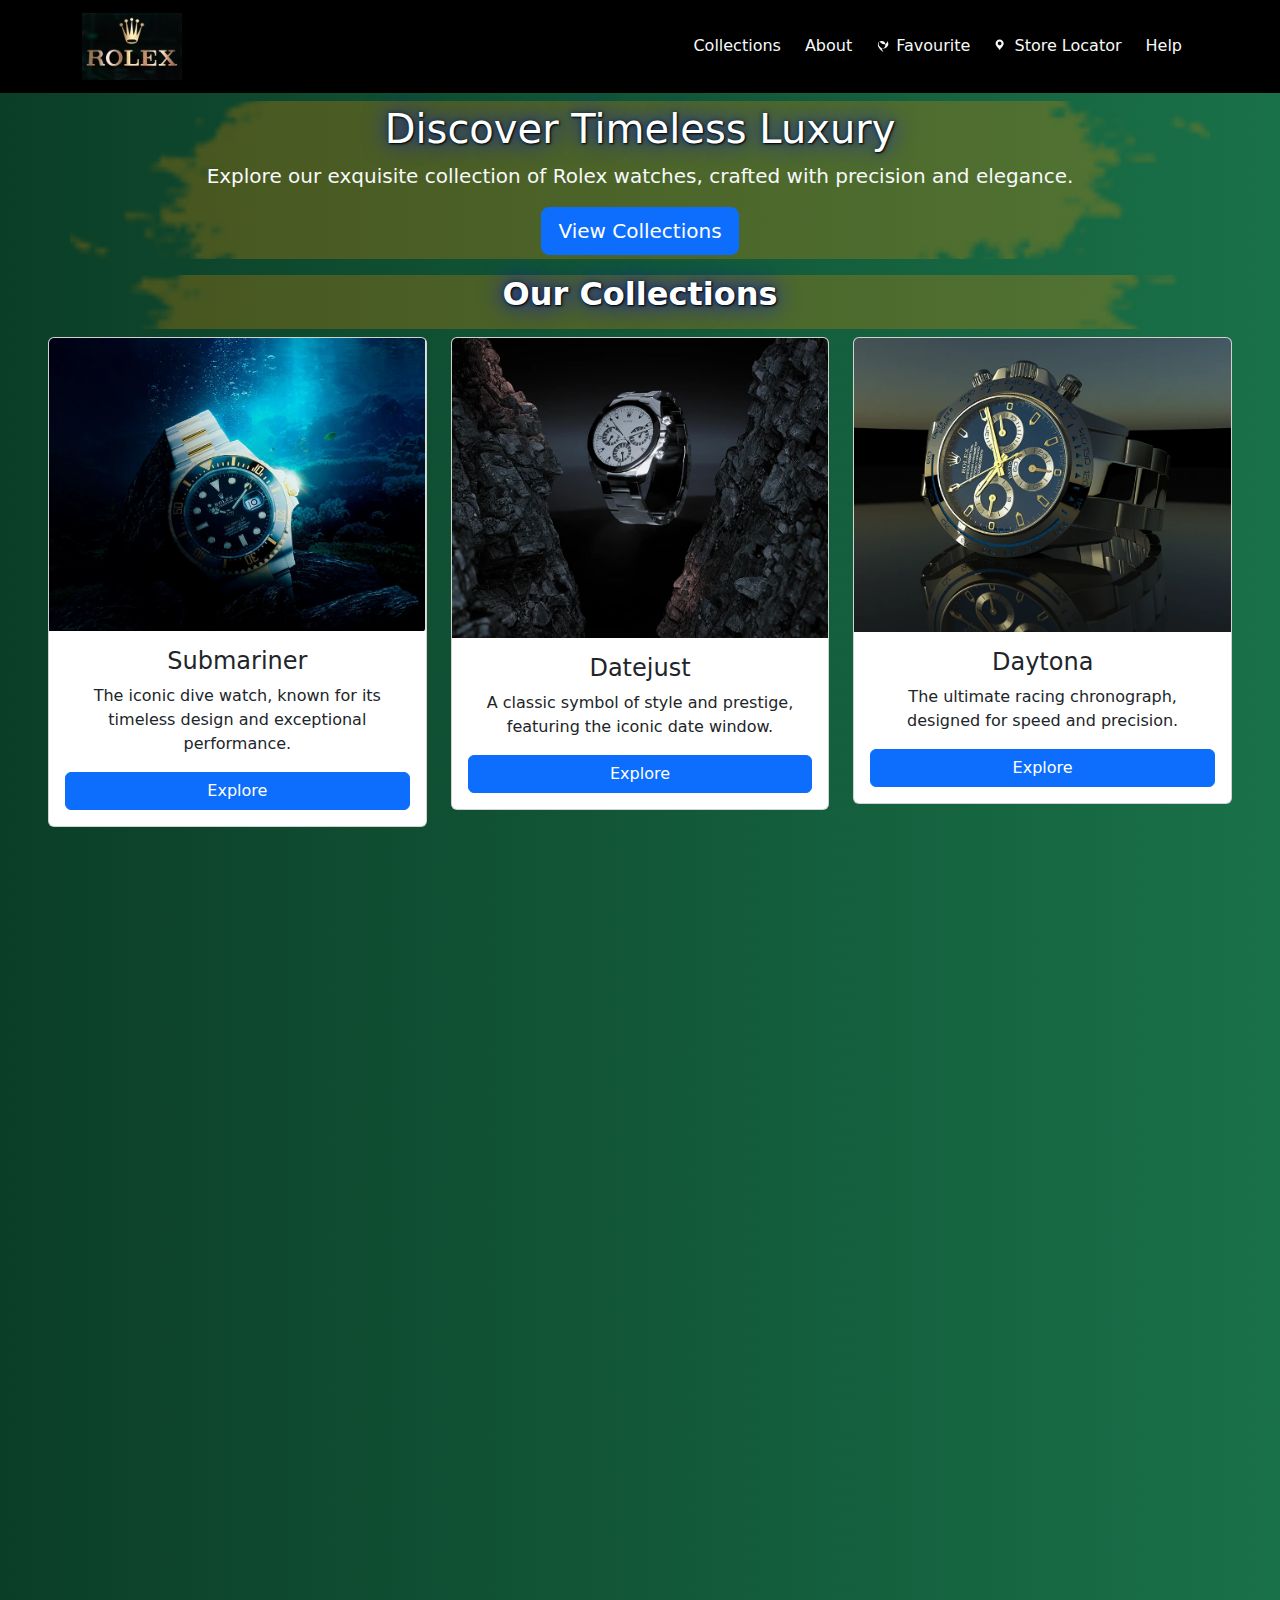
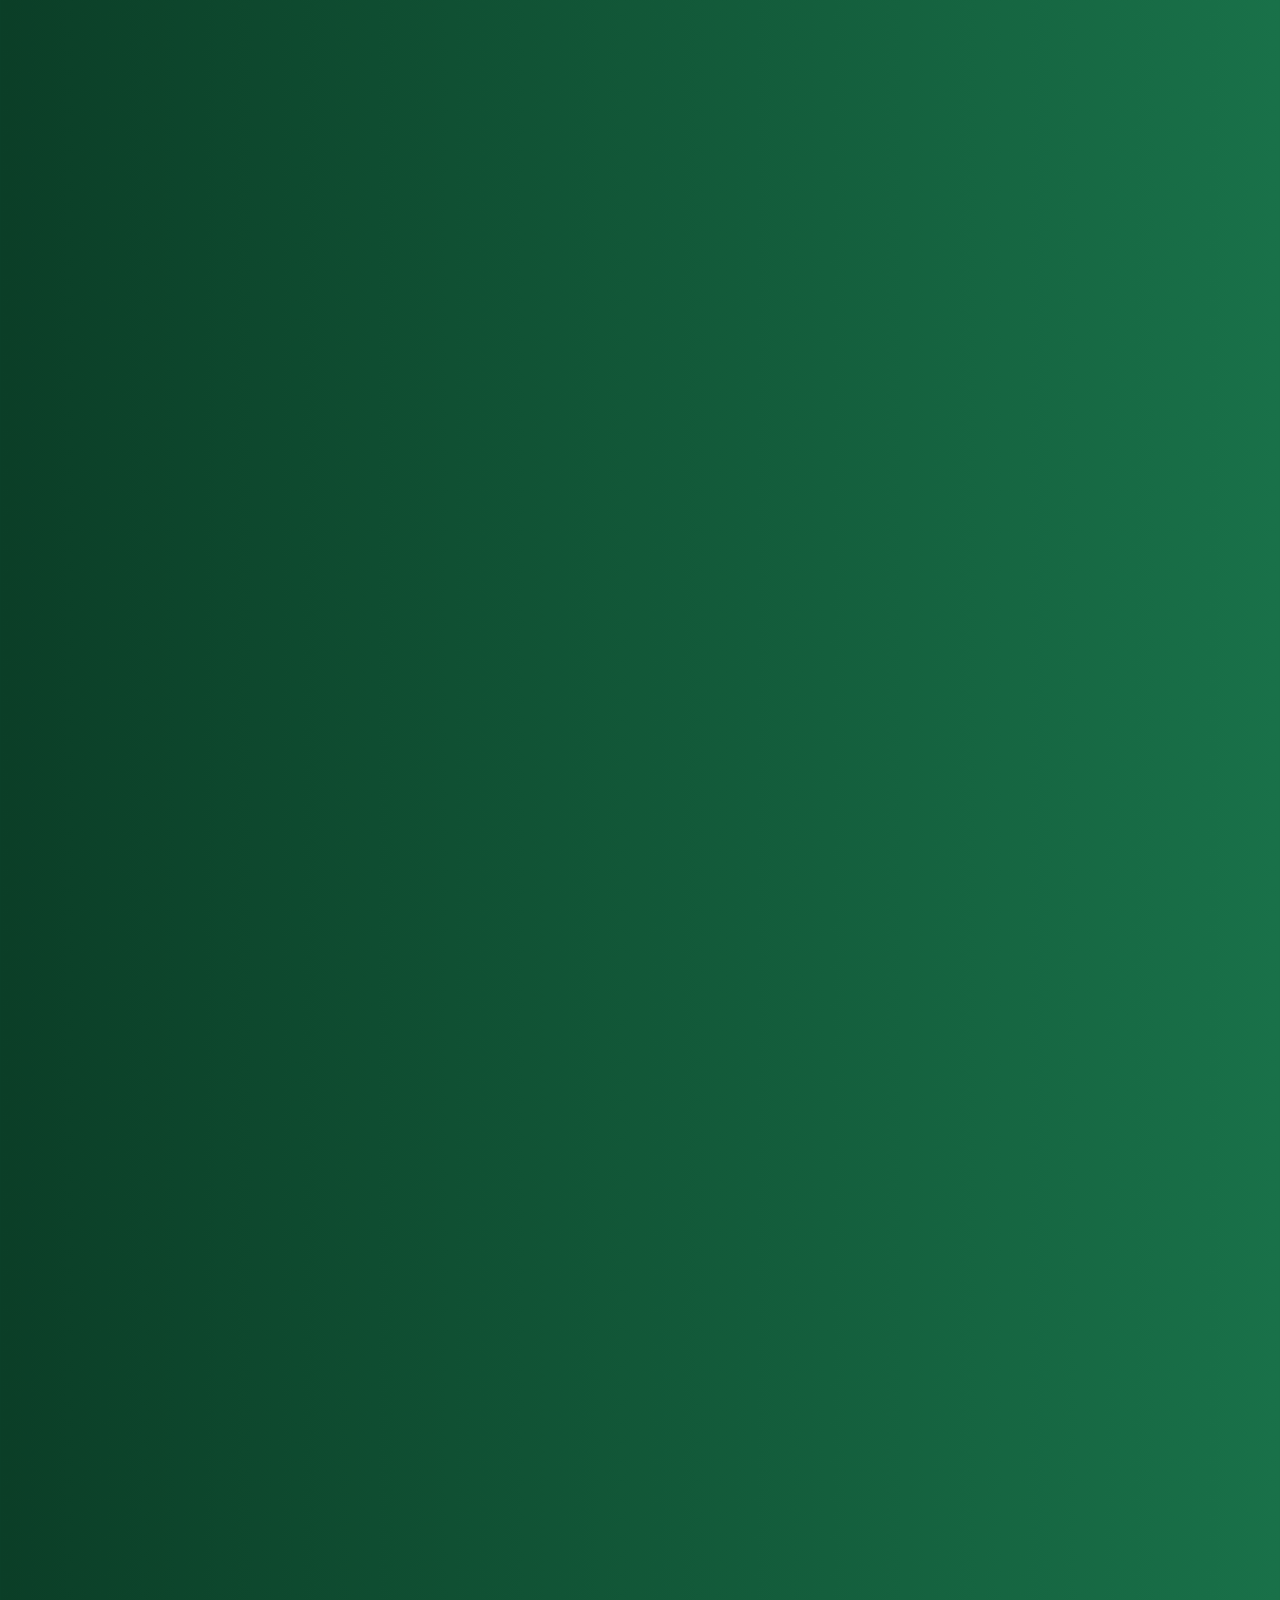
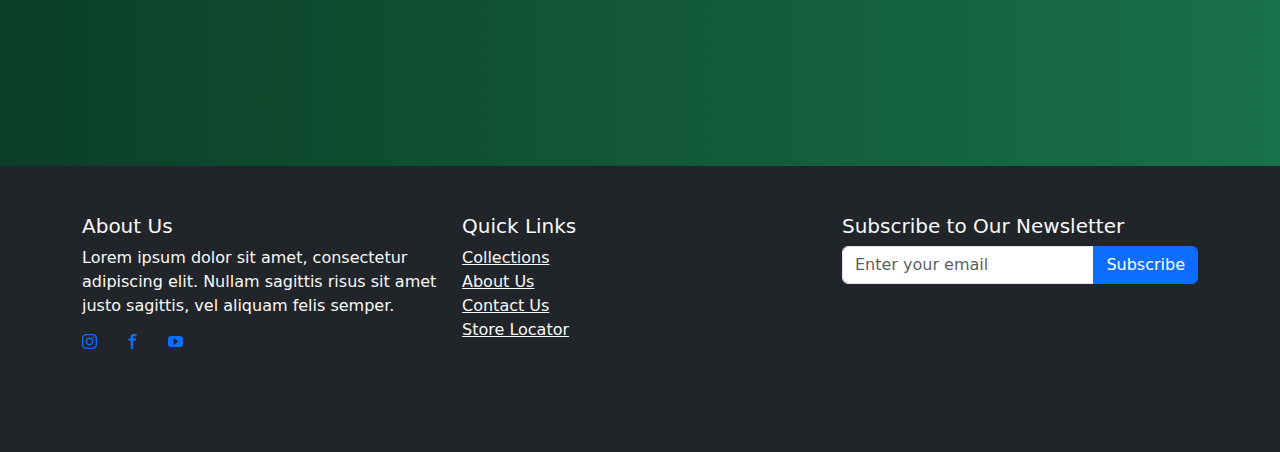
==== commit b9e4a3ba: "add gallery" ====
--- a/index.html
+++ b/index.html
@@ -21,7 +21,7 @@
         <div class="collapse navbar-collapse" id="navbarNav">
           <ul class="navbar-nav ms-auto">
             <li class="nav-item pe-2">
-              <a class="nav-link text-light" href="#collections">Collections</a>
+              <a class="nav-link text-light" href="gallery.html">Collections</a>
             </li>
             <li class="nav-item pe-2">
               <a class="nav-link text-light" href="#about">About</a>
--- a/task3.css
+++ b/task3.css
@@ -0,0 +1,126 @@
+body{
+  background-image: linear-gradient(to right, #0b3e27, #197149); /* Gradient from Blue to Purple */
+  background-size: cover;
+  background-position: center;
+  font-weight: bold;
+  color: white;
+  margin: 0;
+}
+
+
+.navbar{
+  background-color: black;
+}
+
+.navbar .container{
+  height: auto;
+}
+
+.animateIt {
+  animation: fadeInUp 5s ease-out;
+}
+
+.animateIt p {
+  animation: slideInLeft 2s ease-out;
+}
+
+@keyframes fadeInUp {
+  from {
+    opacity: 0;
+    transform: translateY(20px);
+  }
+  to {
+    opacity: 1;
+    transform: translateY(0);
+  }
+}
+
+.hero-section .container, .main{
+  background-image: url("button.png");
+  background-size: cover; /* This property ensures the background image covers the entire container */
+  background-position: 50%; 
+  font-weight: bold;
+  text-align: center;
+}
+
+.aboutRolex {
+  background-image: url("button.png");
+  background-size: cover; /* This property ensures the background image covers the entire container */
+  background-position: 50%;
+}
+
+.highlightBox {
+  color: white;
+  text-shadow: 1px 1px 2px black, 0 0 25px blue, 0 0 5px #113a1a;
+}
+
+@keyframes slideInLeft {
+  from {
+    opacity: 0;
+    transform: translateX(-20px);
+  }
+  to {
+    opacity: 1;
+    transform: translateX(0);
+  }
+}
+
+.section {
+  opacity: 0;
+  transform: translateY(20px);
+  transition: opacity 0.5s, transform 1s;
+}
+
+.section.animate {
+  opacity: 1;
+  transform: translateY(0);
+}
+
+#product-showcase a{
+  margin-left: 135px;
+}
+
+.nav-item:hover{
+  color: blue;
+  font-size: 1.1em;
+}
+
+.gallery {
+  display: flex;
+  justify-content: space-around;
+  padding: 20px;
+}
+
+.watch {
+  position: relative;
+  cursor: pointer;
+}
+
+.watch img {
+  width: 200px;
+  height: auto;
+  transition: transform 0.3s;
+}
+
+.watch:hover img {
+  transform: scale(1.1);
+}
+
+.details {
+  position: absolute;
+  top: 50%;
+  left: 50%;
+  transform: translate(-50%, -50%);
+  background-color: rgba(0, 0, 0, 0.8);
+  color: white;
+  padding: 10px;
+  border-radius: 5px;
+  opacity: 0;
+  transition: opacity 0.3s;
+}
+
+.watch:hover .details {
+  opacity: 1;
+}
+
+
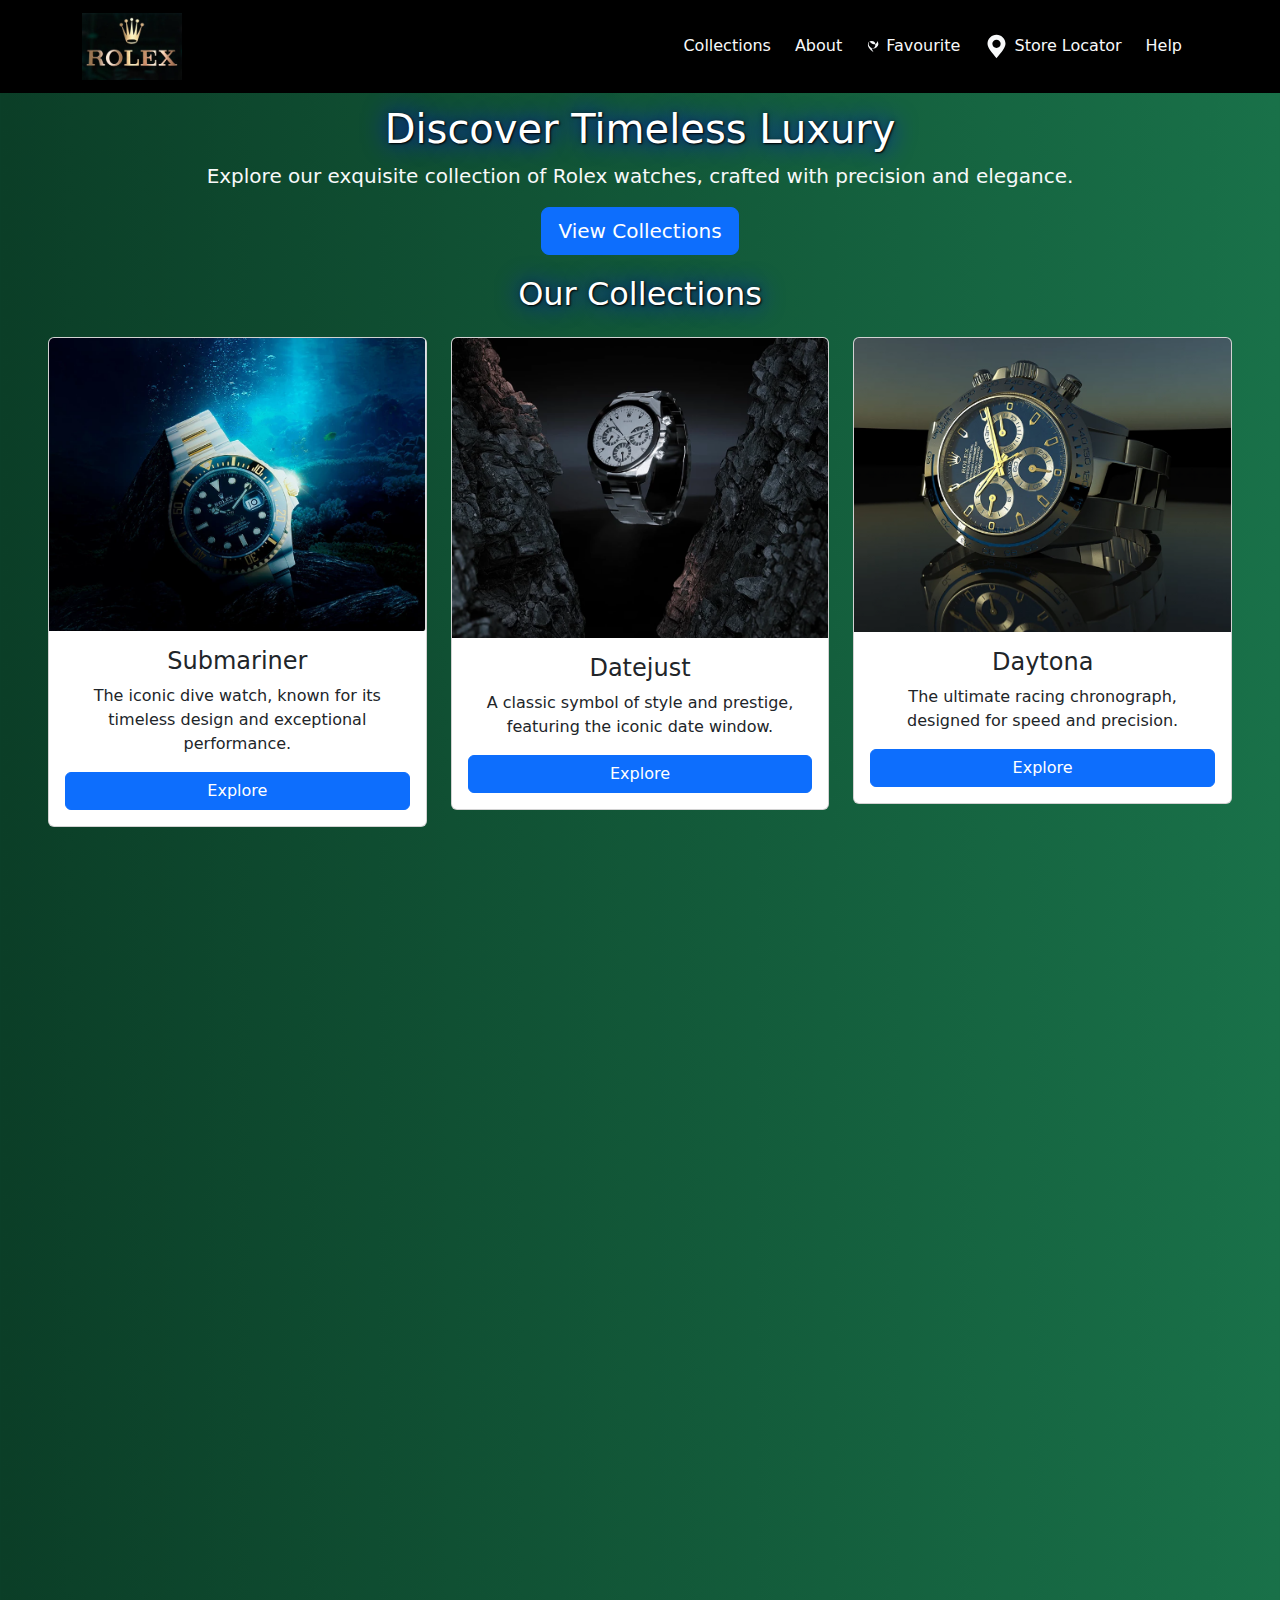
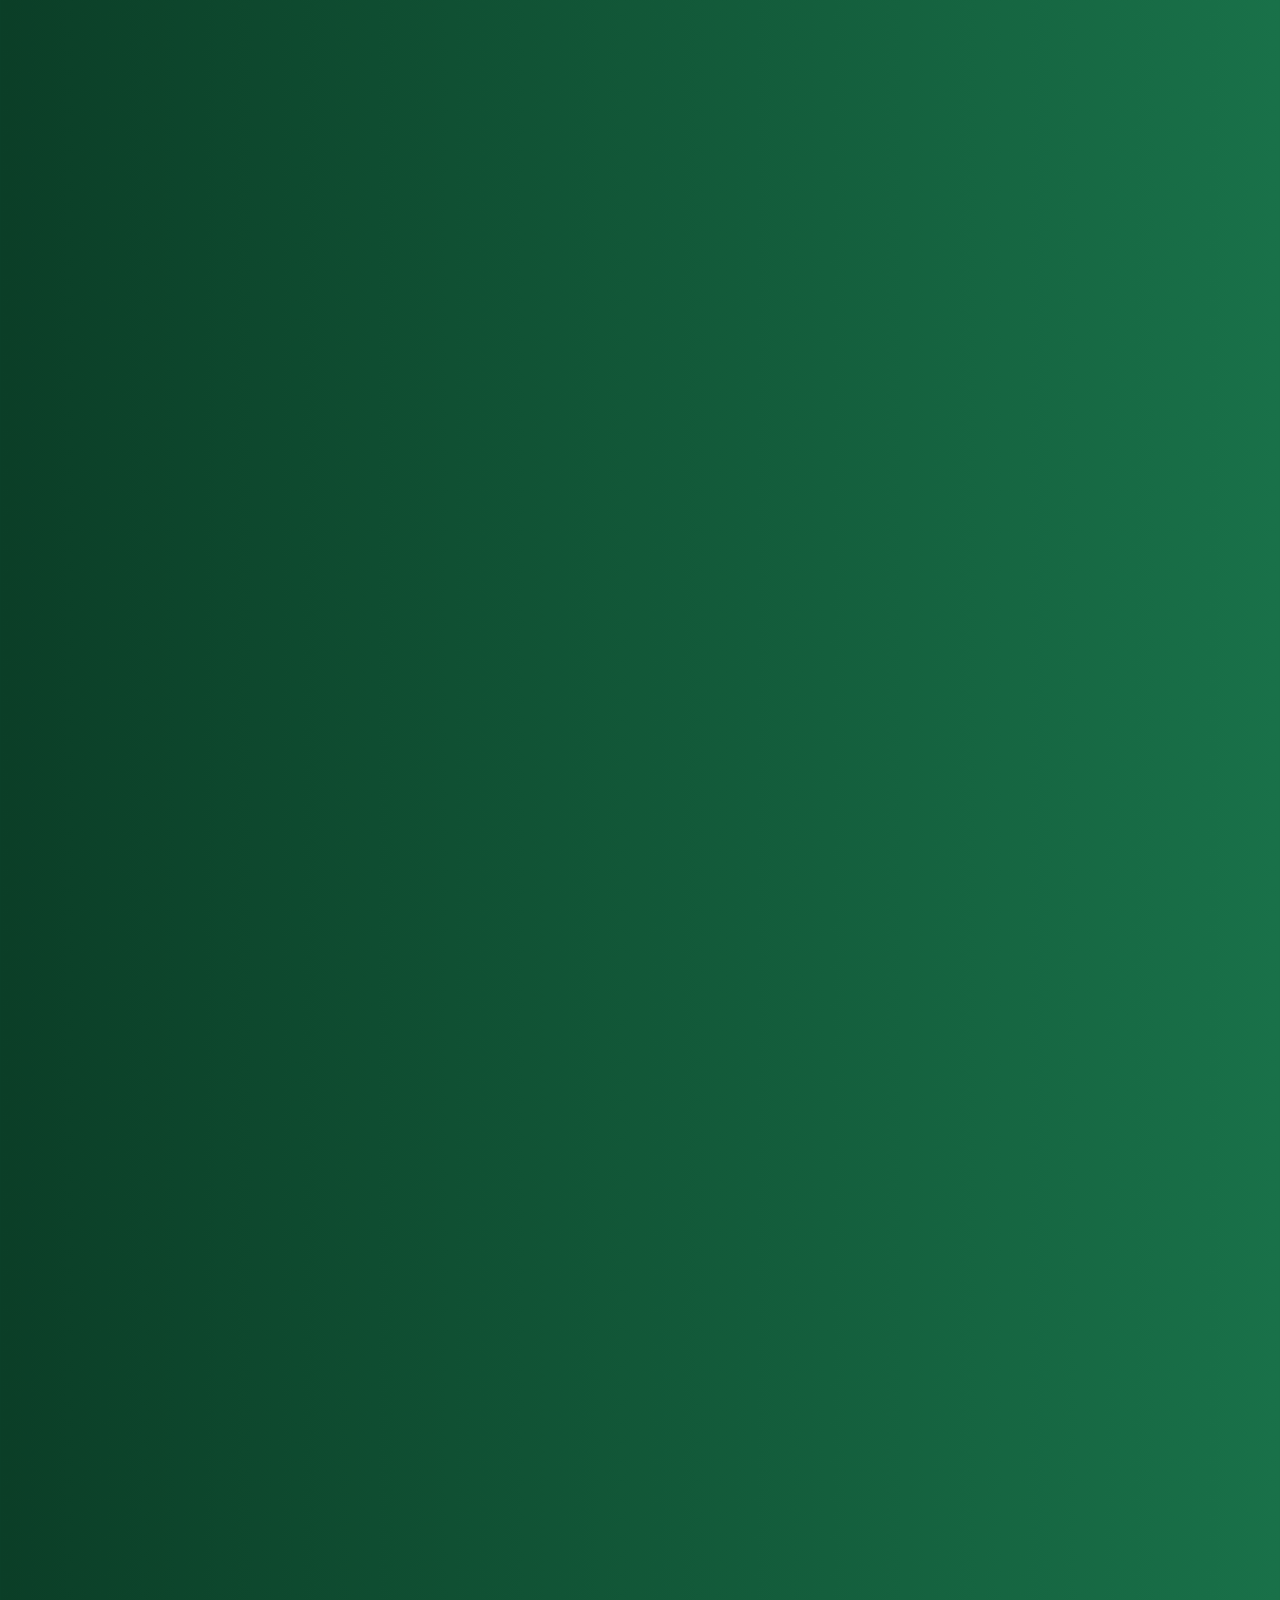
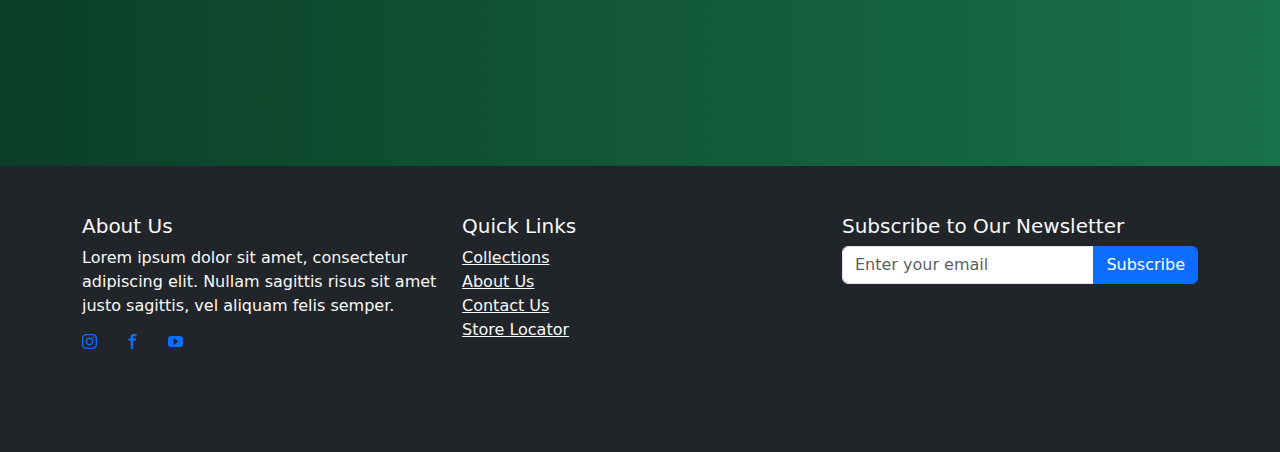
==== commit 7791280d: "add like section" ====
--- a/index.html
+++ b/index.html
@@ -21,13 +21,13 @@
         <div class="collapse navbar-collapse" id="navbarNav">
           <ul class="navbar-nav ms-auto">
             <li class="nav-item pe-2">
-              <a class="nav-link text-light" href="gallery.html">Collections</a>
+              <a class="nav-link text-light" href="#collections">Collections</a>
             </li>
             <li class="nav-item pe-2">
               <a class="nav-link text-light" href="#about">About</a>
             </li>
             <li class="nav-item pe-2">
-              <a class="nav-link text-light" href="#contact">
+              <a class="nav-link text-light" href="fav.html">
                 <svg xmlns="http://www.w3.org/2000/svg" width="15" height="15" fill="currentColor" class="bi bi-heart" viewBox="0 0 16 16">
                   <path d="M8 14s-6-4-6-8a4 4 0 1 1 8 0c0 2.344-1.437 4-4 4zM4 2a5 5 0 1 0 8 0c0 1.833-1.125 3.625-3 3.625S4 3.833 4 2z"/>
                 </svg> Favourite
@@ -35,7 +35,8 @@
             </li>
             <li class="nav-item pe-2">
               <a class="nav-link text-light" href="#store">
-                <svg viewBox="0 0 20 20" fill="currentColor" width="15" height="15"><path d="M7.5,0.5c-3,0-5.4,2.4-5.4,5.4c0,1.1,0.7,2.6,1.7,4c1.7,2.3,3.7,4.6,3.7,4.6s2-2.4,3.7-4.6  c0.9-1.4,1.7-2.9,1.7-4C12.9,2.9,10.5,0.5,7.5,0.5z M7.5,8.4C6.1,8.4,5,7.2,5,5.9c0-1.4,1.1-2.5,2.5-2.5S10,4.5,10,5.9  S8.9,8.4,7.5,8.4z"></path></svg>                Store Locator
+                <svg viewBox="0 0 15 15" fill="currentColor" width="25" height="25"><path d="M7.5,0.5c-3,0-5.4,2.4-5.4,5.4c0,1.1,0.7,2.6,1.7,4c1.7,2.3,3.7,4.6,3.7,4.6s2-2.4,3.7-4.6  c0.9-1.4,1.7-2.9,1.7-4C12.9,2.9,10.5,0.5,7.5,0.5z M7.5,8.4C6.1,8.4,5,7.2,5,5.9c0-1.4,1.1-2.5,2.5-2.5S10,4.5,10,5.9  S8.9,8.4,7.5,8.4z"></path></svg>
+                Store Locator
               </a>
             </li>
             <li class="nav-item pe-2">
@@ -51,7 +52,7 @@
     <div class="container text-center p-1">
       <h1 class="highlightBox">Discover Timeless Luxury</h1>
       <p class="lead">Explore our exquisite collection of Rolex watches, crafted with precision and elegance.</p>
-      <a href="#collections" class="btn btn-primary btn-lg">View Collections</a>
+      <a href="gallery.html" class="btn btn-primary btn-lg">View Collections</a>
     </div>
   </div>  
 
--- a/task3.css
+++ b/task3.css
@@ -1,4 +1,4 @@
-body{
+body {
   background-image: linear-gradient(to right, #0b3e27, #197149); /* Gradient from Blue to Purple */
   background-size: cover;
   background-position: center;
@@ -7,62 +7,17 @@
   margin: 0;
 }
 
-
-.navbar{
+.navbar {
   background-color: black;
 }
 
-.navbar .container{
+.navbar .container {
   height: auto;
-}
-
-.animateIt {
-  animation: fadeInUp 5s ease-out;
-}
-
-.animateIt p {
-  animation: slideInLeft 2s ease-out;
-}
-
-@keyframes fadeInUp {
-  from {
-    opacity: 0;
-    transform: translateY(20px);
-  }
-  to {
-    opacity: 1;
-    transform: translateY(0);
-  }
-}
-
-.hero-section .container, .main{
-  background-image: url("button.png");
-  background-size: cover; /* This property ensures the background image covers the entire container */
-  background-position: 50%; 
-  font-weight: bold;
-  text-align: center;
-}
-
-.aboutRolex {
-  background-image: url("button.png");
-  background-size: cover; /* This property ensures the background image covers the entire container */
-  background-position: 50%;
 }
 
 .highlightBox {
   color: white;
   text-shadow: 1px 1px 2px black, 0 0 25px blue, 0 0 5px #113a1a;
-}
-
-@keyframes slideInLeft {
-  from {
-    opacity: 0;
-    transform: translateX(-20px);
-  }
-  to {
-    opacity: 1;
-    transform: translateX(0);
-  }
 }
 
 .section {
@@ -76,51 +31,104 @@
   transform: translateY(0);
 }
 
-#product-showcase a{
+#product-showcase a {
   margin-left: 135px;
 }
 
-.nav-item:hover{
+.nav-item:hover {
   color: blue;
   font-size: 1.1em;
 }
 
 .gallery {
   display: flex;
-  justify-content: space-around;
-  padding: 20px;
+  flex-wrap: nowrap;
+  overflow-x: auto;
+  scroll-snap-type: x mandatory;
 }
 
 .watch {
+  flex: 0 0 auto;
+  width: 300px;
+  height: 200px;
+  margin-right: 20px;
+  background-size: cover;
+  scroll-snap-align: start;
+  cursor: pointer;
+  transition: transform 0.3s;
   position: relative;
-  cursor: pointer;
 }
 
-.watch img {
-  width: 200px;
-  height: auto;
-  transition: transform 0.3s;
+.watch:hover {
+  transform: scale(1.05);
 }
 
-.watch:hover img {
-  transform: scale(1.1);
-}
-
-.details {
+.watch-details {
   position: absolute;
-  top: 50%;
-  left: 50%;
-  transform: translate(-50%, -50%);
-  background-color: rgba(0, 0, 0, 0.8);
-  color: white;
+  bottom: 0;
+  left: 0;
+  background-color: rgba(0, 0, 0, 0.7);
   padding: 10px;
-  border-radius: 5px;
+  width: 100%;
+  color: #fff;
+  text-align: center;
   opacity: 0;
   transition: opacity 0.3s;
 }
 
-.watch:hover .details {
+.watch:hover .watch-details {
   opacity: 1;
 }
 
+.watch-details h3 {
+  margin: 5px 0;
+}
 
+.watch-details p {
+  margin: 0;
+}
+
+.like-btn {
+  background-color: transparent;
+  border: none;
+  cursor: pointer;
+  padding: 5px 10px;
+  font-size: 16px;
+}
+
+.like-btn svg {
+  fill: white;  /* Adjust fill color as needed */
+}
+
+.like-btn svg:hover {
+  fill: red;  /* Adjust fill color as needed */
+}
+
+.liked .like-btn svg {
+  fill: red;  /* Adjust fill color for liked state */
+}
+
+
+.favorites-container {
+  display: flex;
+  flex-wrap: wrap;
+  justify-content: space-between;
+}
+
+.favorite-item {
+  width: 45%;
+  margin-bottom: 20px;
+  text-align: center;
+  border: 1px solid #ddd;
+  padding: 10px;
+  border-radius: 5px;
+}
+
+.favorite-item img {
+  width: 100%;
+  margin-bottom: 10px;
+}
+
+.remove-btn {
+  background-color: transparent
+}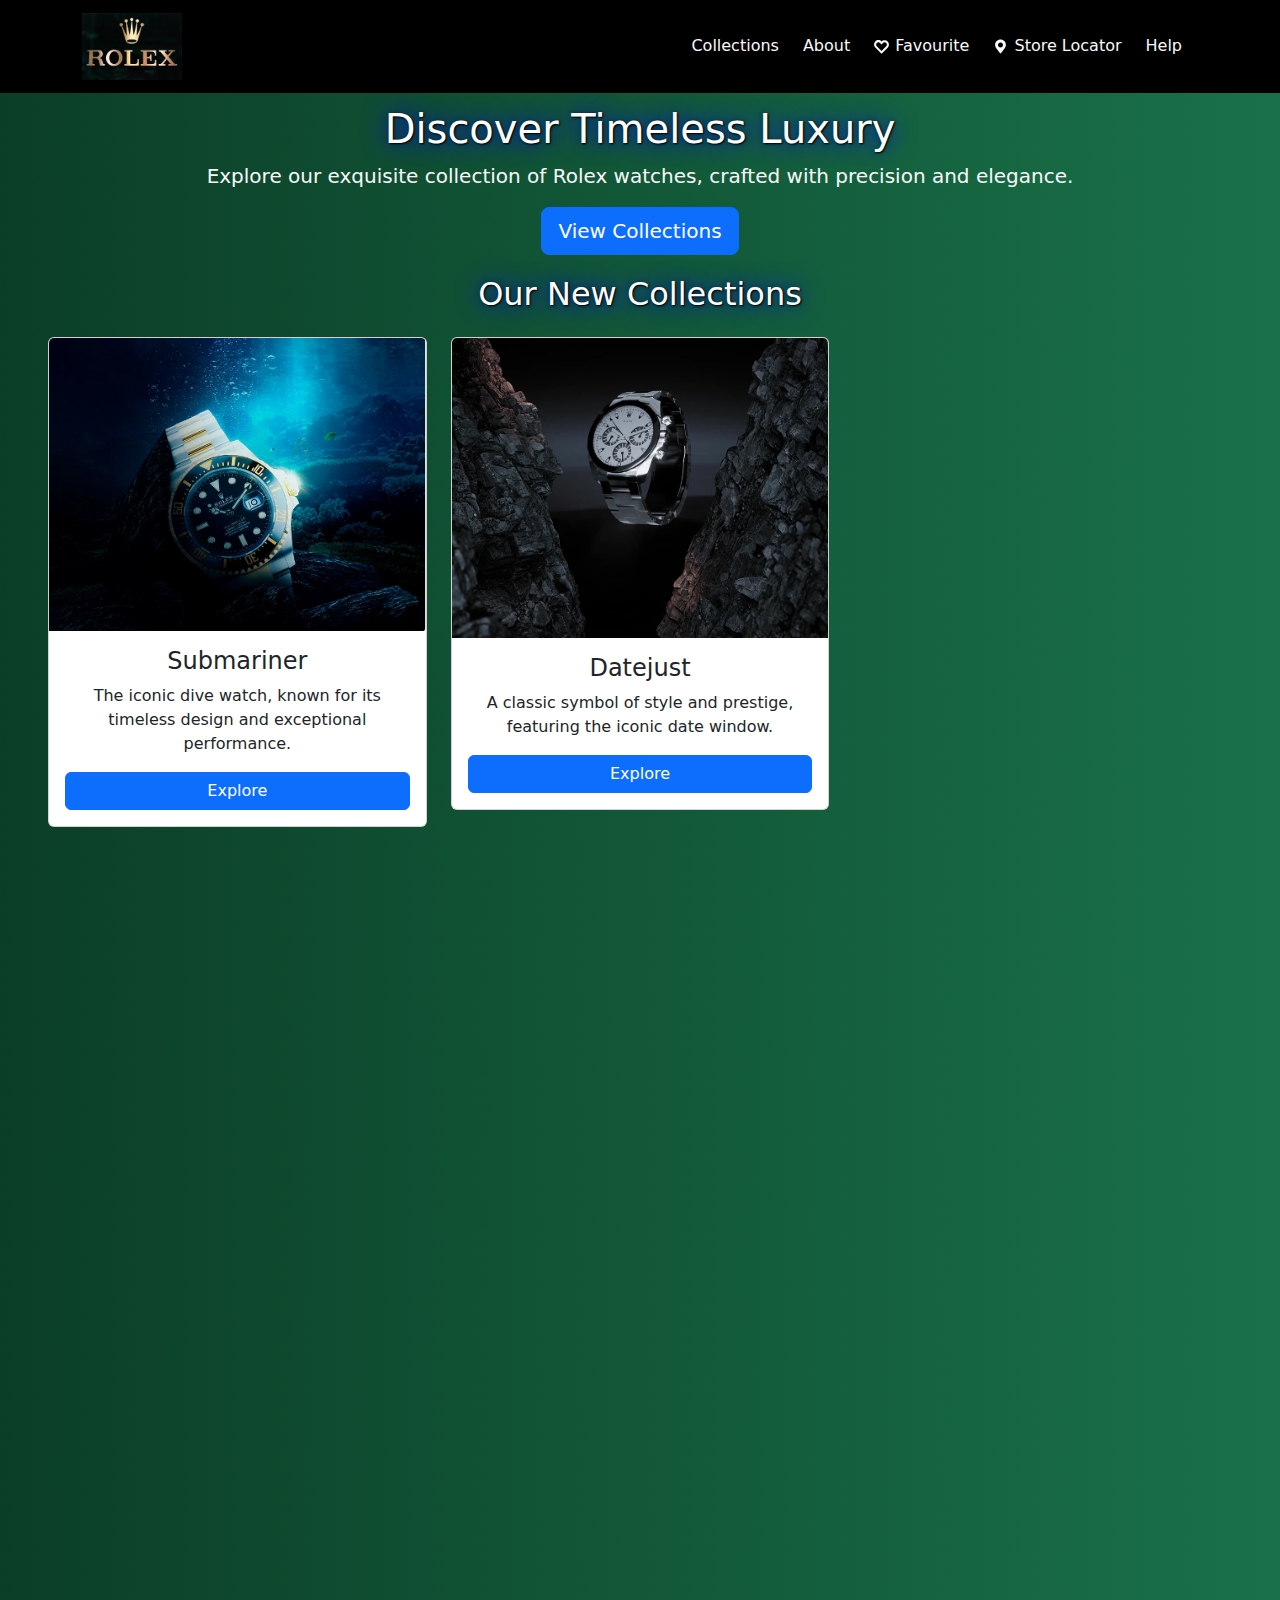
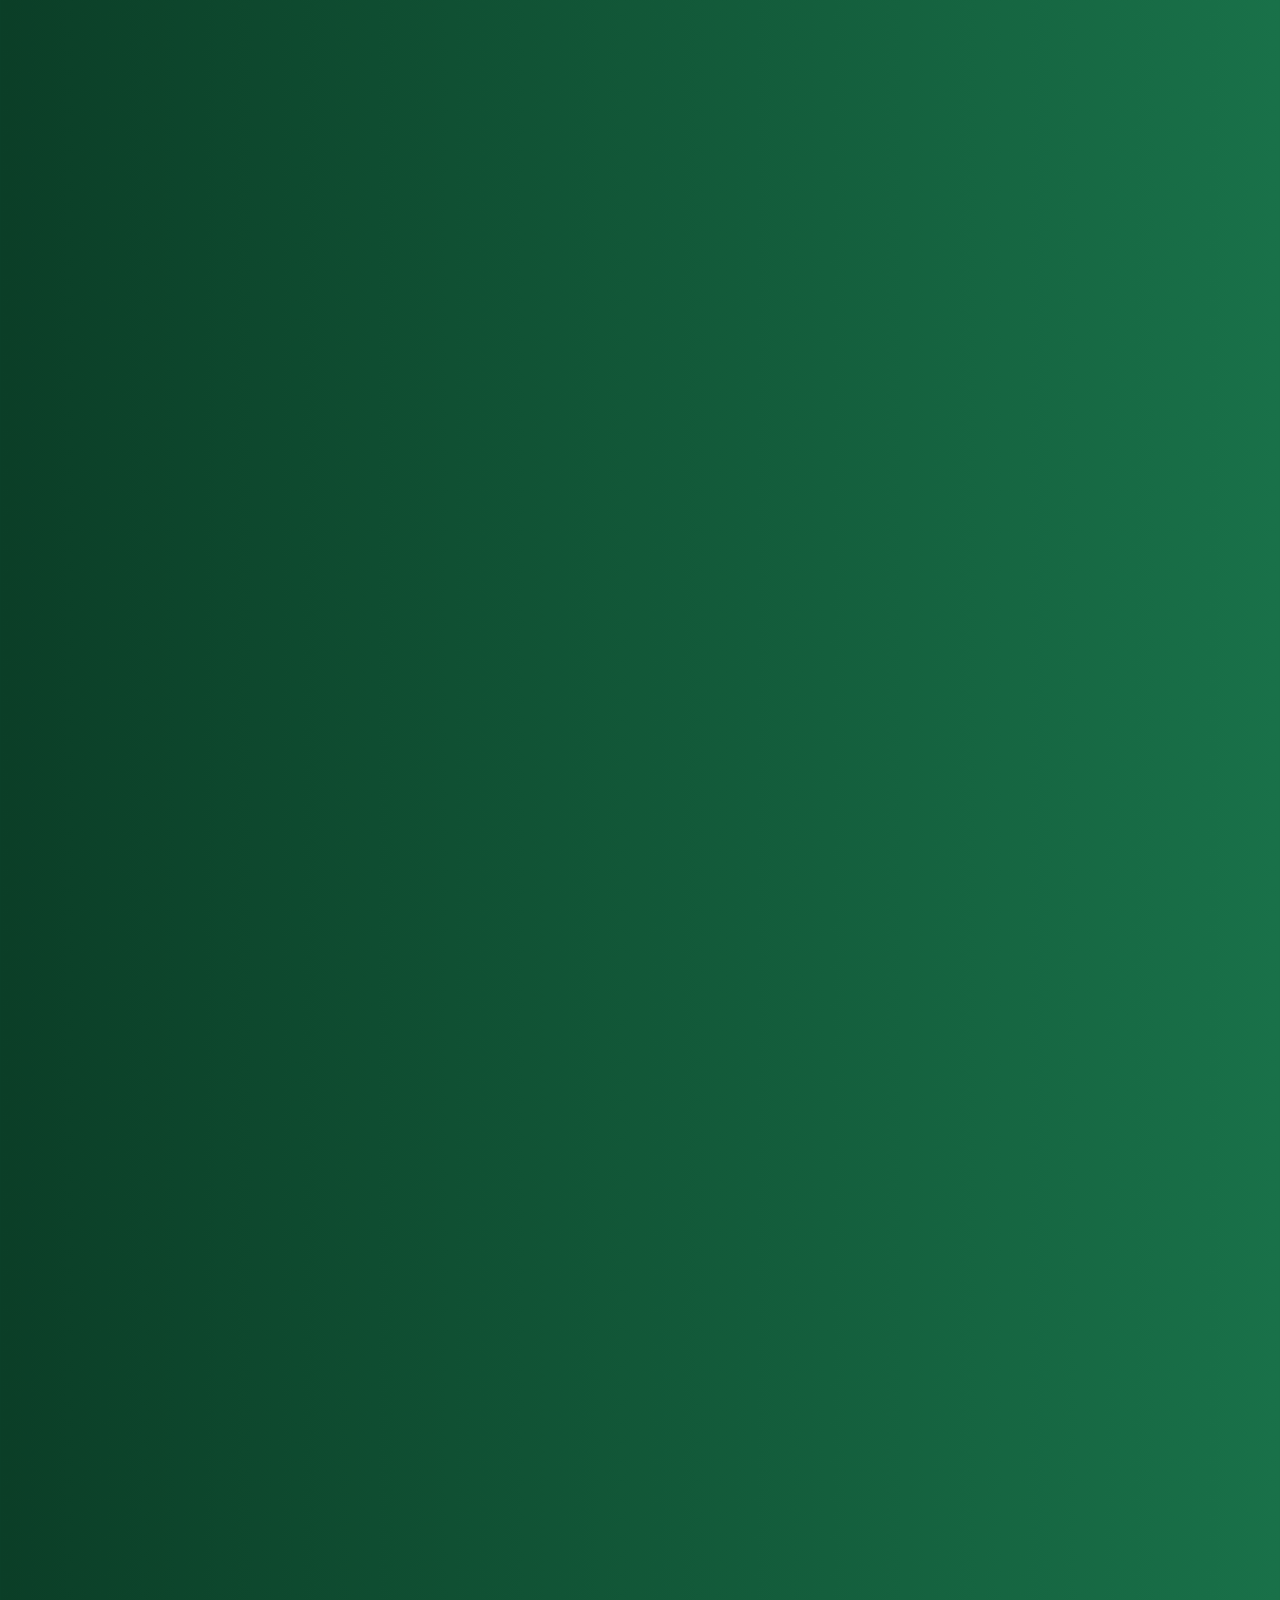
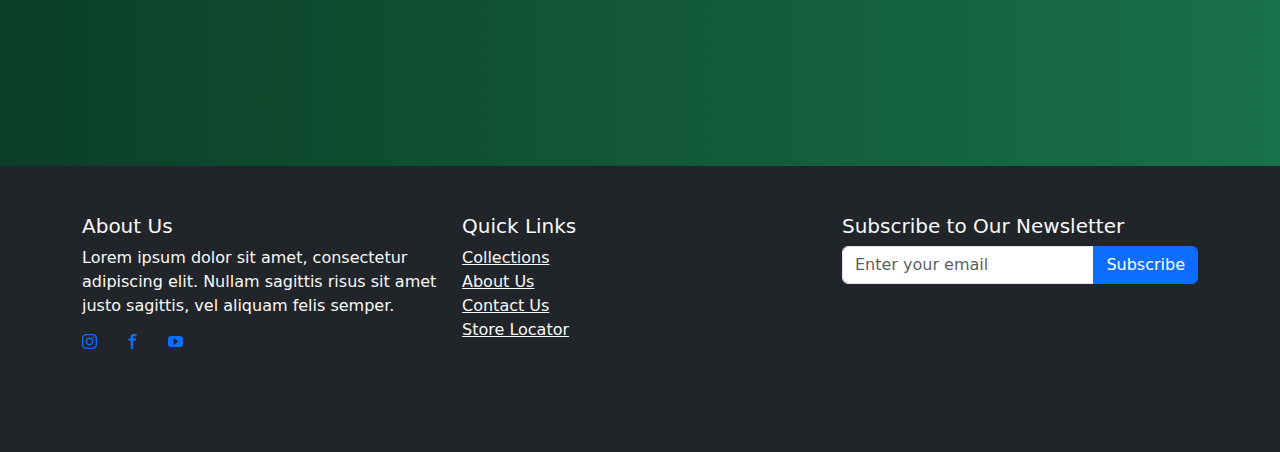
==== commit 485b9785: "Update index.html" ====
--- a/index.html
+++ b/index.html
@@ -28,14 +28,16 @@
             </li>
             <li class="nav-item pe-2">
               <a class="nav-link text-light" href="fav.html">
-                <svg xmlns="http://www.w3.org/2000/svg" width="15" height="15" fill="currentColor" class="bi bi-heart" viewBox="0 0 16 16">
-                  <path d="M8 14s-6-4-6-8a4 4 0 1 1 8 0c0 2.344-1.437 4-4 4zM4 2a5 5 0 1 0 8 0c0 1.833-1.125 3.625-3 3.625S4 3.833 4 2z"/>
+                <svg xmlns="http://www.w3.org/2000/svg" width="16" height="16" fill="currentColor" class="bi bi-heart" viewBox="0 0 16 16">
+                  <path d="m7.5 14.8-6.2-6.2c-1.7-1.7-1.7-4.5 0-6.2.8-.8 1.9-1.3 3.1-1.3 1.2 0 2.2.5 3.1 1.3v.1c.8-.8 1.9-1.3 3.1-1.3s2.2.5 3.1 1.3c1.7 1.7 1.7 4.5 0 6.2zm-3.1-11.6c-.6 0-1.2.2-1.6.7-.9.9-.9 2.4 0 3.3l4.7 4.8 4.7-4.8c.9-.9.9-2.4 0-3.3-.8-.9-2.4-.9-3.2 0l-1.5 1.5-1.5-1.5c-.4-.5-1-.7-1.6-.7z"></path>
                 </svg> Favourite
               </a>
             </li>
             <li class="nav-item pe-2">
               <a class="nav-link text-light" href="#store">
-                <svg viewBox="0 0 15 15" fill="currentColor" width="25" height="25"><path d="M7.5,0.5c-3,0-5.4,2.4-5.4,5.4c0,1.1,0.7,2.6,1.7,4c1.7,2.3,3.7,4.6,3.7,4.6s2-2.4,3.7-4.6  c0.9-1.4,1.7-2.9,1.7-4C12.9,2.9,10.5,0.5,7.5,0.5z M7.5,8.4C6.1,8.4,5,7.2,5,5.9c0-1.4,1.1-2.5,2.5-2.5S10,4.5,10,5.9  S8.9,8.4,7.5,8.4z"></path></svg>
+                <svg viewBox="0 0 16 16" fill="currentColor" width="16" height="16">
+                  <path d="M7.5,0.5c-3,0-5.4,2.4-5.4,5.4c0,1.1,0.7,2.6,1.7,4c1.7,2.3,3.7,4.6,3.7,4.6s2-2.4,3.7-4.6  c0.9-1.4,1.7-2.9,1.7-4C12.9,2.9,10.5,0.5,7.5,0.5z M7.5,8.4C6.1,8.4,5,7.2,5,5.9c0-1.4,1.1-2.5,2.5-2.5S10,4.5,10,5.9  S8.9,8.4,7.5,8.4z"></path>
+                </svg>
                 Store Locator
               </a>
             </li>
@@ -59,7 +61,7 @@
   <!-- Collections Section -->
   <section id="collections" class="animateIt mt-2 px-5 text-light">
     <div class="">
-      <h2 class="highlightBox main text-center pb-3">Our Collections</h2>
+      <h2 class="highlightBox main text-center pb-3">Our New Collections</h2>
       <div class="row">
         <!-- Collection 1: Submariner -->
         <div class="col-md-4">
@@ -79,17 +81,6 @@
             <div class="card-body">
               <h4 class="card-title text-center text-dark">Datejust</h4>
               <p class="card-text text-center text-dark">A classic symbol of style and prestige, featuring the iconic date window.</p>
-              <a href="#" class="btn btn-primary d-block mx-auto">Explore</a>
-            </div>
-          </div>
-        </div>
-        <!-- Collection 3: Daytona -->
-        <div class="col-md-4">
-          <div class="card mb-4">
-            <img src="r7.png" class="card-img-top" alt="Rolex Daytona">
-            <div class="card-body">
-              <h4 class="card-title text-center text-dark">Daytona</h4>
-              <p class="card-text text-center text-dark">The ultimate racing chronograph, designed for speed and precision.</p>
               <a href="#" class="btn btn-primary d-block mx-auto">Explore</a>
             </div>
           </div>
--- a/task3.css
+++ b/task3.css
@@ -5,6 +5,23 @@
   font-weight: bold;
   color: white;
   margin: 0;
+}
+
+.bodypart{
+  animation: background-gradient 15s ease-in-out infinite;
+  background-image: radial-gradient(circle at center, #ff9999, #66b3ff);
+}
+
+@keyframes background-gradient {
+  0% {
+    background-position: 0% 50%;
+  }
+  50% {
+    background-position: 100% 50%;
+  }
+  100% {
+    background-position: 0% 50%;
+  }
 }
 
 .navbar {
@@ -22,7 +39,7 @@
 
 .section {
   opacity: 0;
-  transform: translateY(20px);
+  transform: translateY(25px);
   transition: opacity 0.5s, transform 1s;
 }
 
@@ -42,21 +59,22 @@
 
 .gallery {
   display: flex;
-  flex-wrap: nowrap;
-  overflow-x: auto;
-  scroll-snap-type: x mandatory;
+  flex-wrap: wrap;
+  align-content: flex-start; 
 }
 
+/* Style the watch items */
 .watch {
-  flex: 0 0 auto;
-  width: 300px;
-  height: 200px;
-  margin-right: 20px;
+  /* Set a fixed size for watches */
+  width: 250px; /* Adjust as needed */
+  height: 250px; /* Adjust as needed */
+  margin: 10px;
   background-size: cover;
-  scroll-snap-align: start;
-  cursor: pointer;
-  transition: transform 0.3s;
-  position: relative;
+  background-position: center;
+  padding: 10px;
+  box-shadow: 0 2px 5px rgba(0, 0, 0, 0.2);
+  border-radius: 5px;
+  cursor: pointer; /* Add hover effect (optional) */
 }
 
 .watch:hover {
@@ -131,4 +149,4 @@
 
 .remove-btn {
   background-color: transparent
-}+}
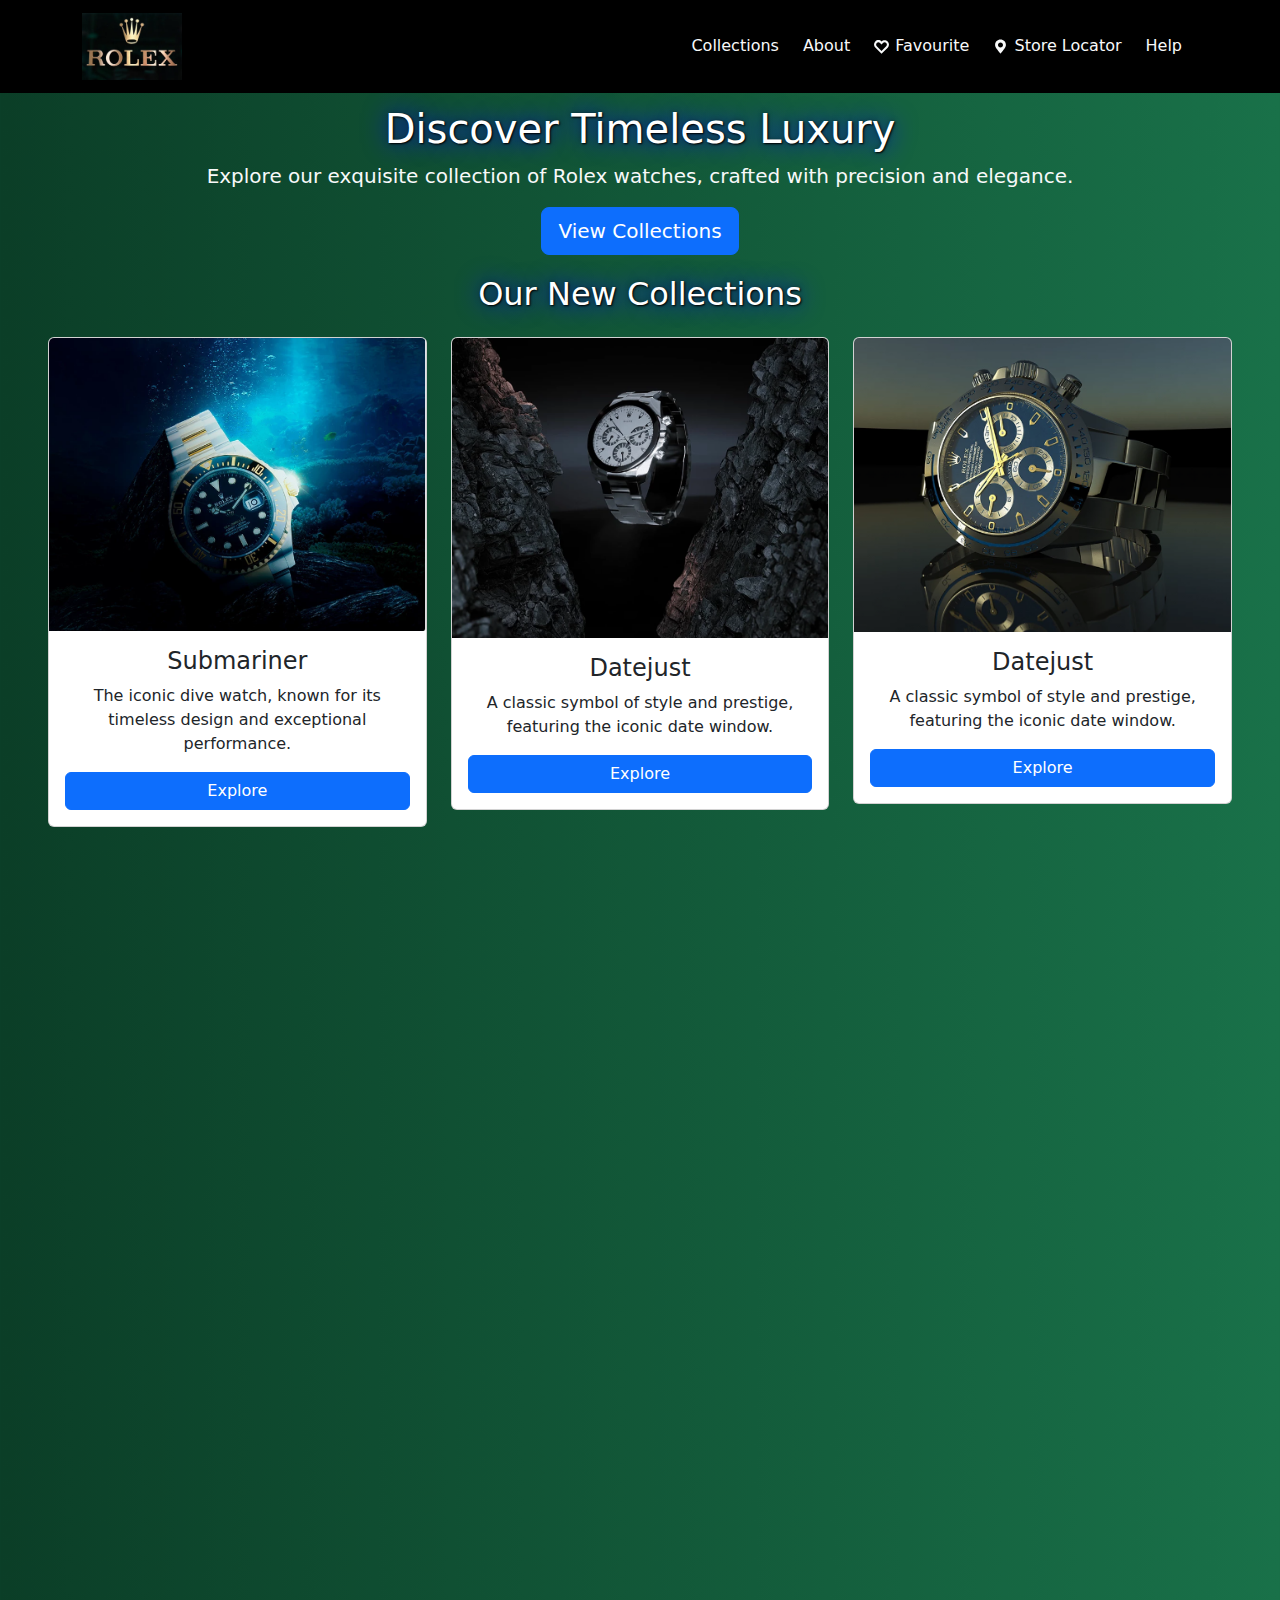
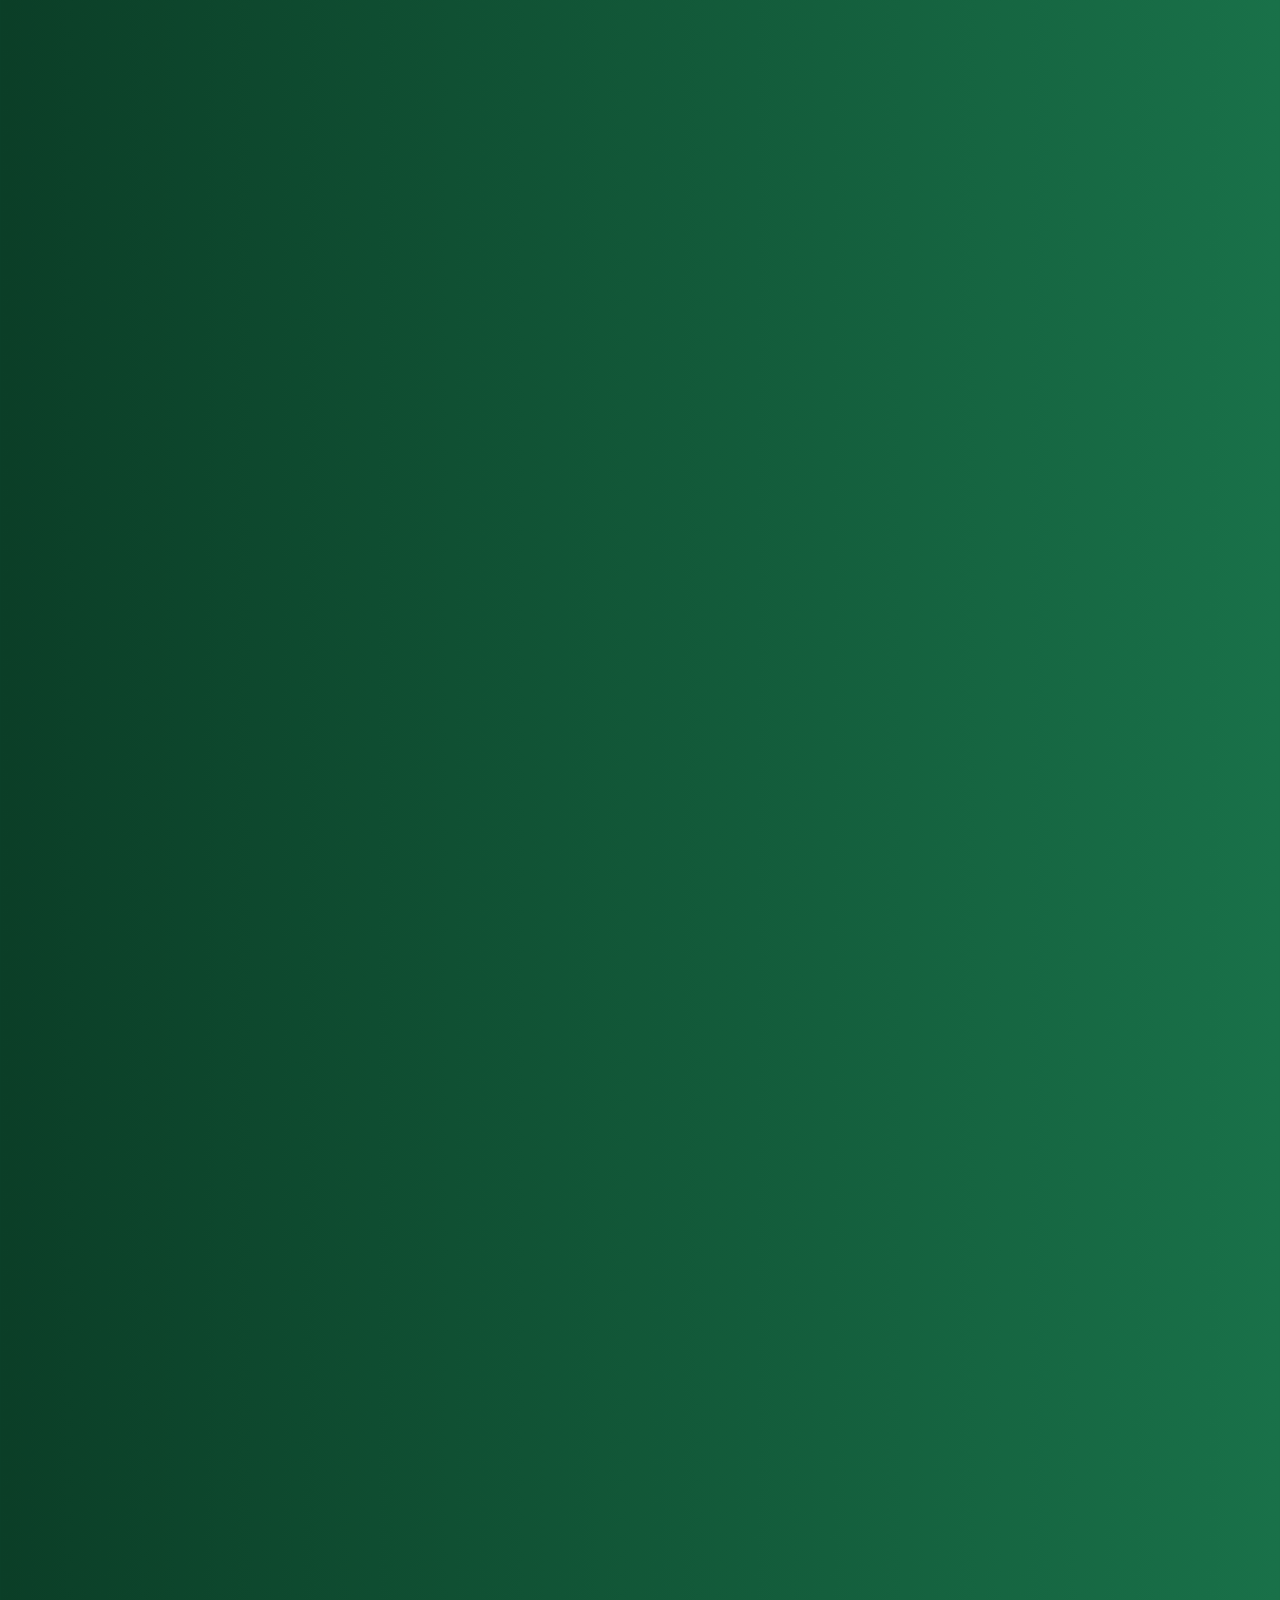
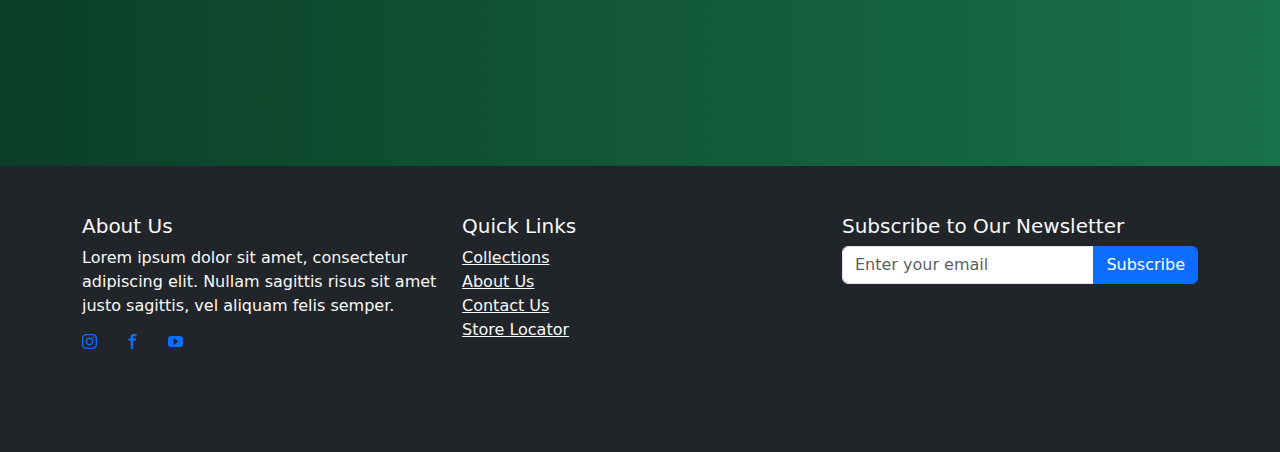
==== commit 4d31c080: "update" ====
--- a/index.html
+++ b/index.html
@@ -85,6 +85,17 @@
             </div>
           </div>
         </div>
+        <!-- Collection 2: Datejust -->
+        <div class="col-md-4">
+          <div class="card mb-4">
+            <img src="r7.png" class="card-img-top" alt="Rolex Datejust">
+            <div class="card-body">
+              <h4 class="card-title text-center text-dark">Datejust</h4>
+              <p class="card-text text-center text-dark">A classic symbol of style and prestige, featuring the iconic date window.</p>
+              <a href="#" class="btn btn-primary d-block mx-auto">Explore</a>
+            </div>
+          </div>
+        </div>
       </div>
     </div>
   </section>
@@ -209,7 +220,6 @@
     </div>
   </section>
 
-  <!-- About Section -->
   <!-- About Section -->
   <section id="about" class="section pt-2 text-light text-center">
     <iframe width="560" height="315" src="https://www.youtube.com/embed/18XnJ2J-NsI?autoplay=1&loop=1&playlist=18XnJ2J-NsI" frameborder="0" allowfullscreen></iframe>
--- a/task3.css
+++ b/task3.css
@@ -39,7 +39,7 @@
 
 .section {
   opacity: 0;
-  transform: translateY(25px);
+  transform: translateY(20px);
   transition: opacity 0.5s, transform 1s;
 }
 
@@ -126,6 +126,18 @@
   fill: red;  /* Adjust fill color for liked state */
 }
 
+/* Style the watch items */
+.favwatch {
+  /* Set a fixed size for watches */
+  width: 250px; /* Adjust as needed */
+  margin: 10px;
+  background-size: cover;
+  background-position: center;
+  padding: 10px;
+  box-shadow: 0 2px 5px rgba(0, 0, 0, 0.2);
+  border-radius: 5px;
+  cursor: pointer; /* Add hover effect (optional) */
+}
 
 .favorites-container {
   display: flex;
@@ -134,8 +146,8 @@
 }
 
 .favorite-item {
-  width: 45%;
-  margin-bottom: 20px;
+  width: 100%;
+  height: 100%;
   text-align: center;
   border: 1px solid #ddd;
   padding: 10px;
@@ -147,6 +159,14 @@
   margin-bottom: 10px;
 }
 
+.favsize{
+  font-size: 1.8em;
+}
+
+.favbutton:hover{
+  opacity: 0.5;
+}
+
 .remove-btn {
   background-color: transparent
-}
+}